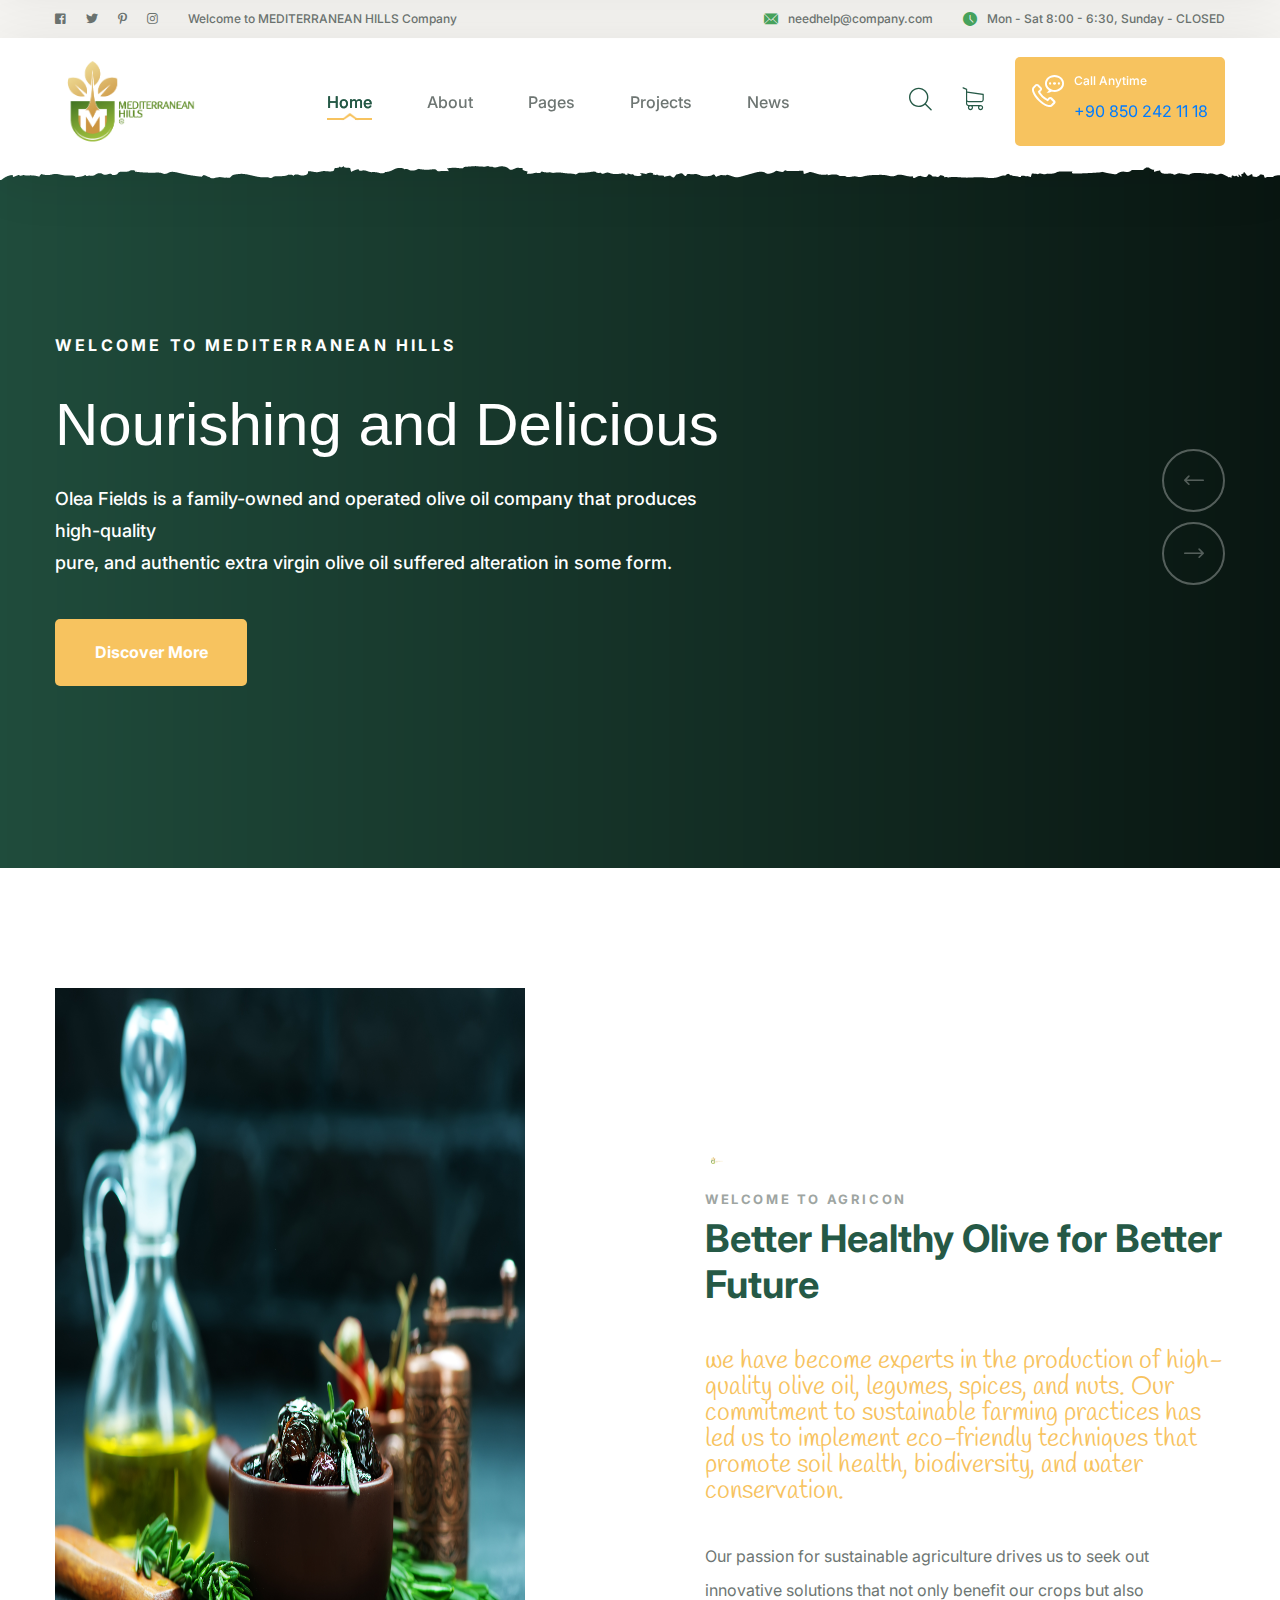
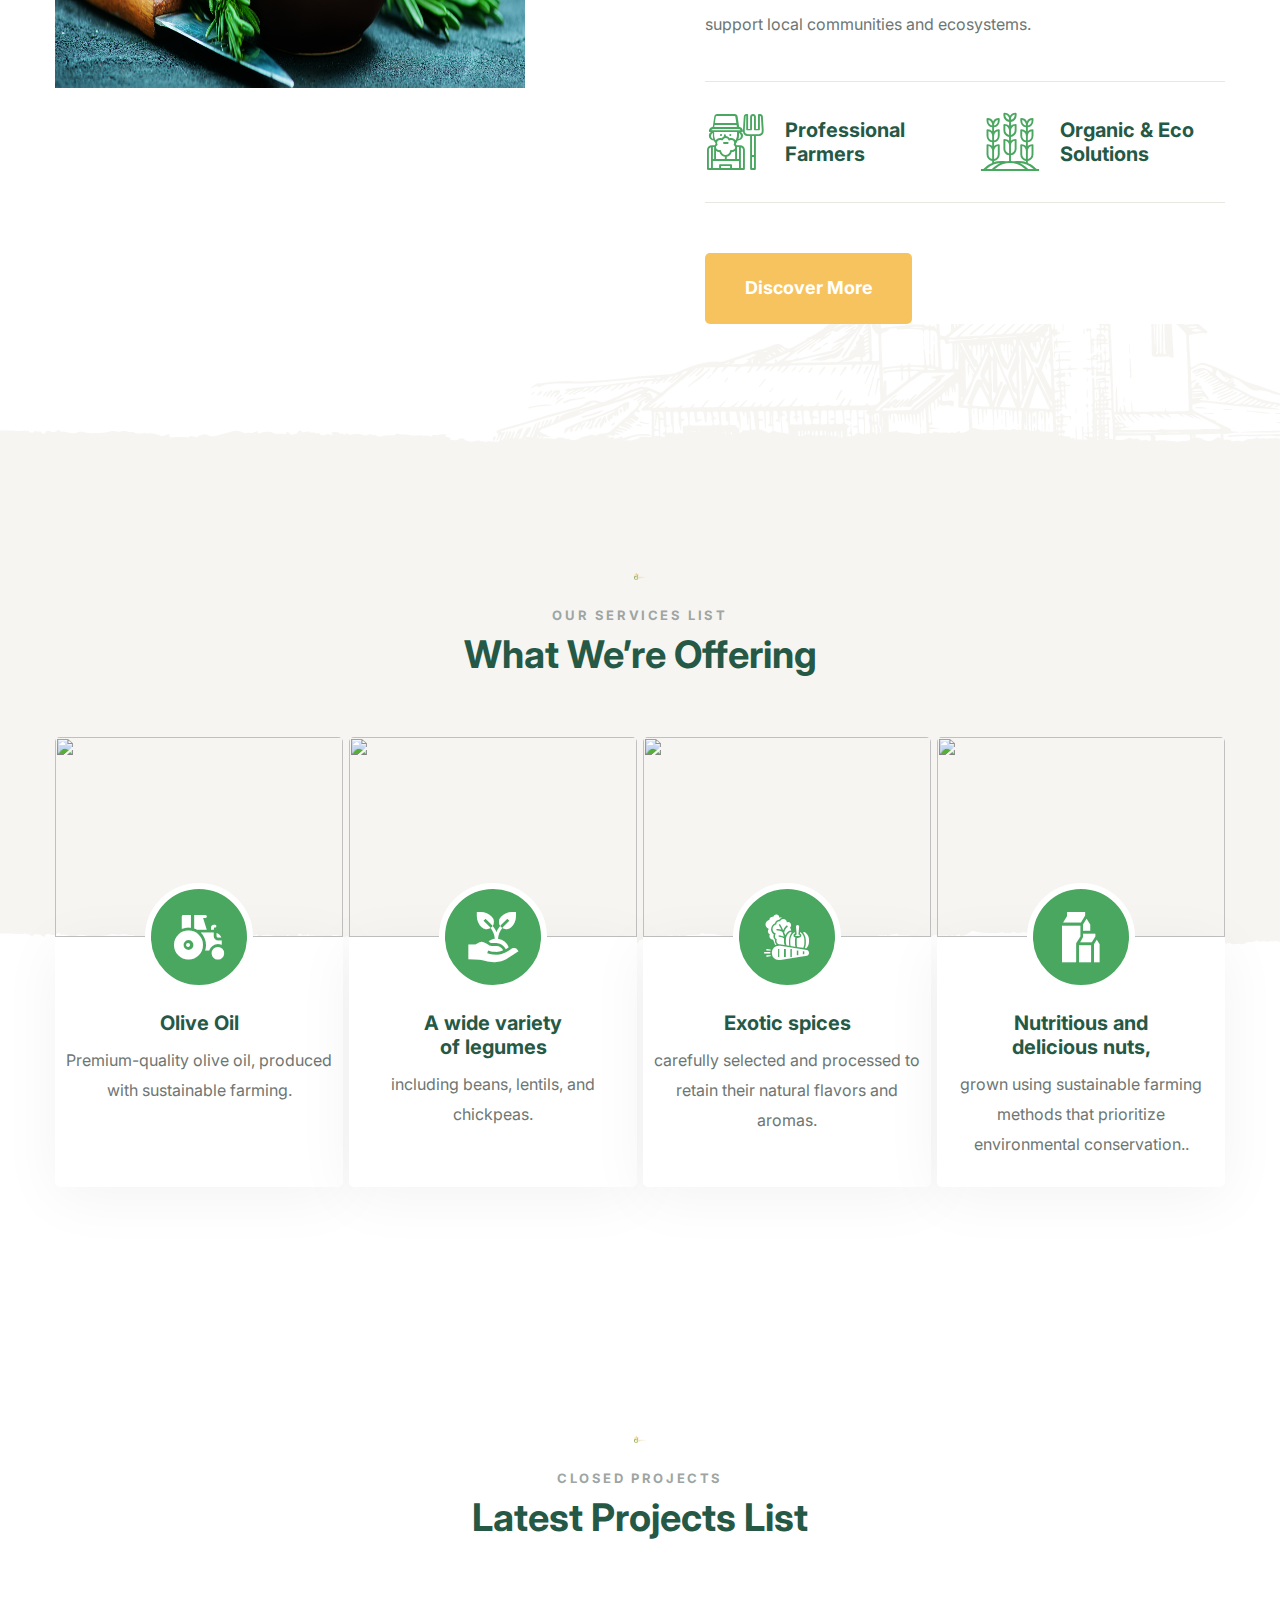
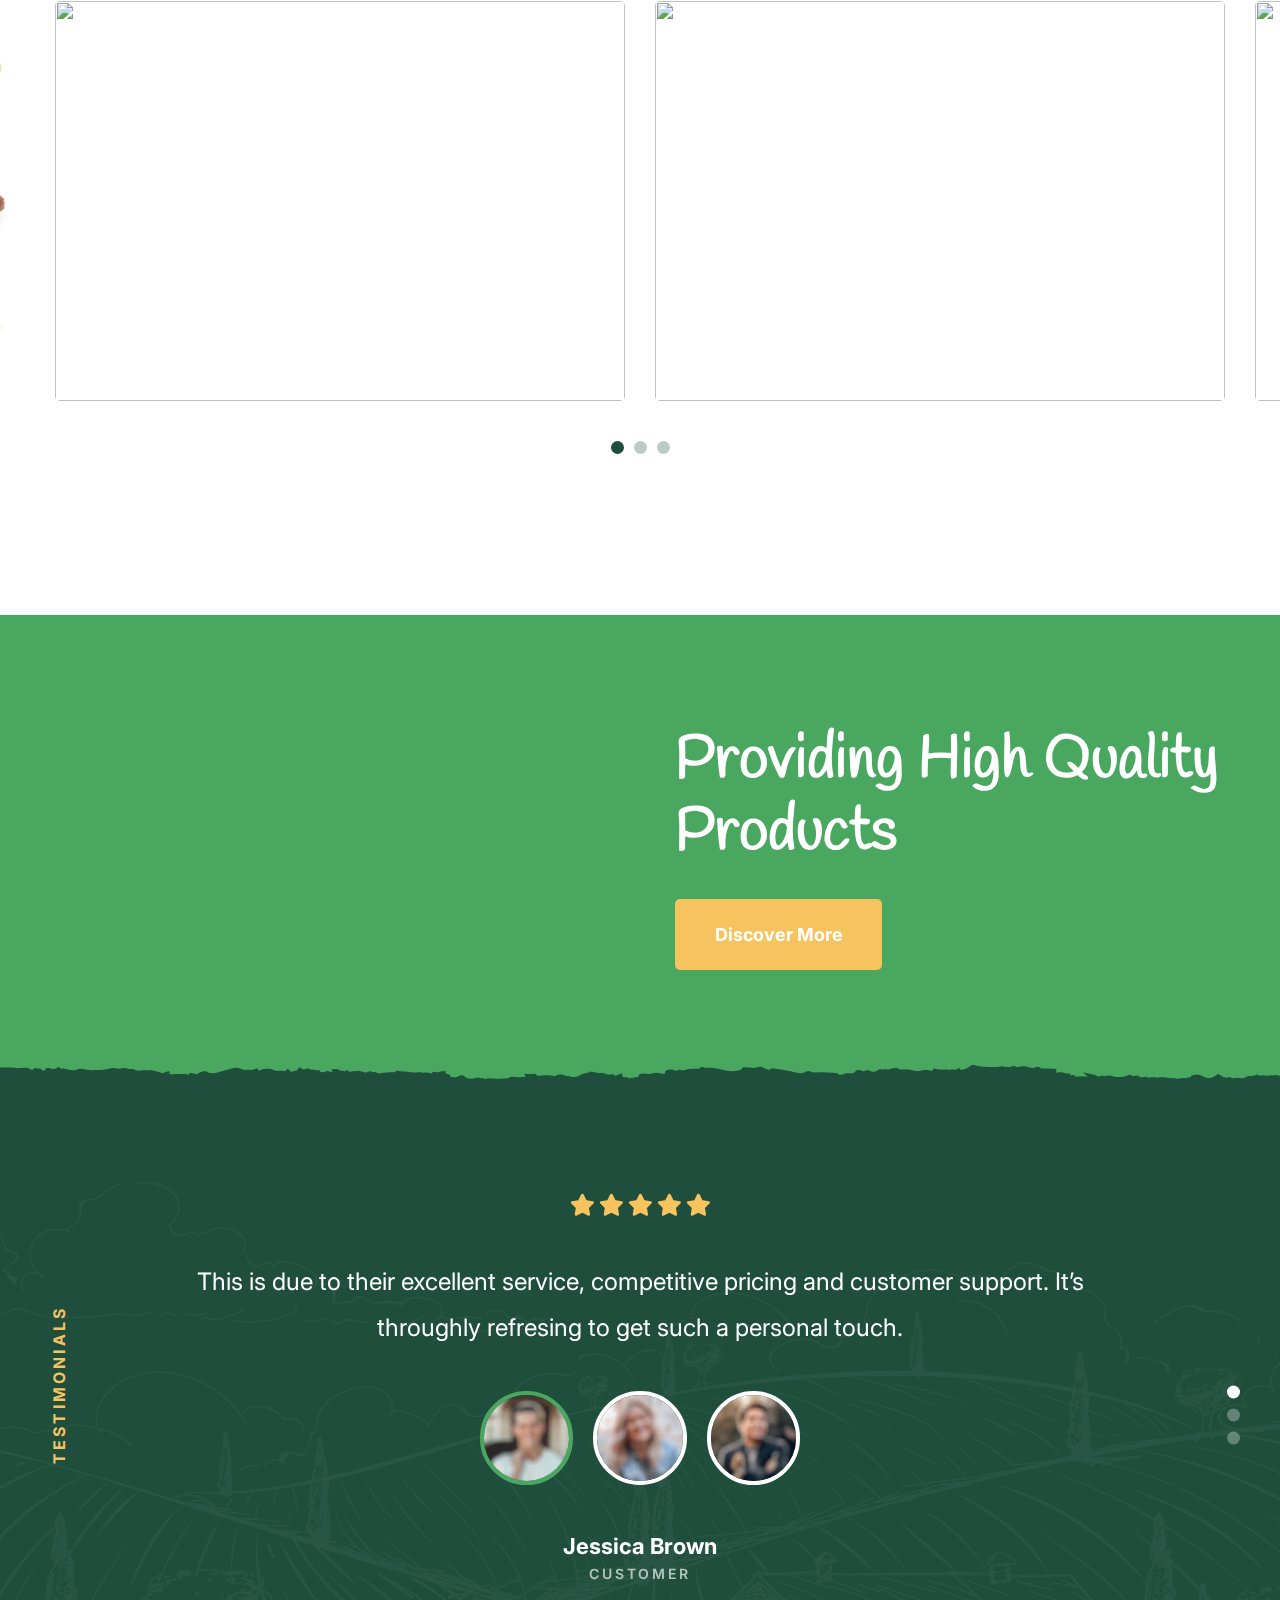
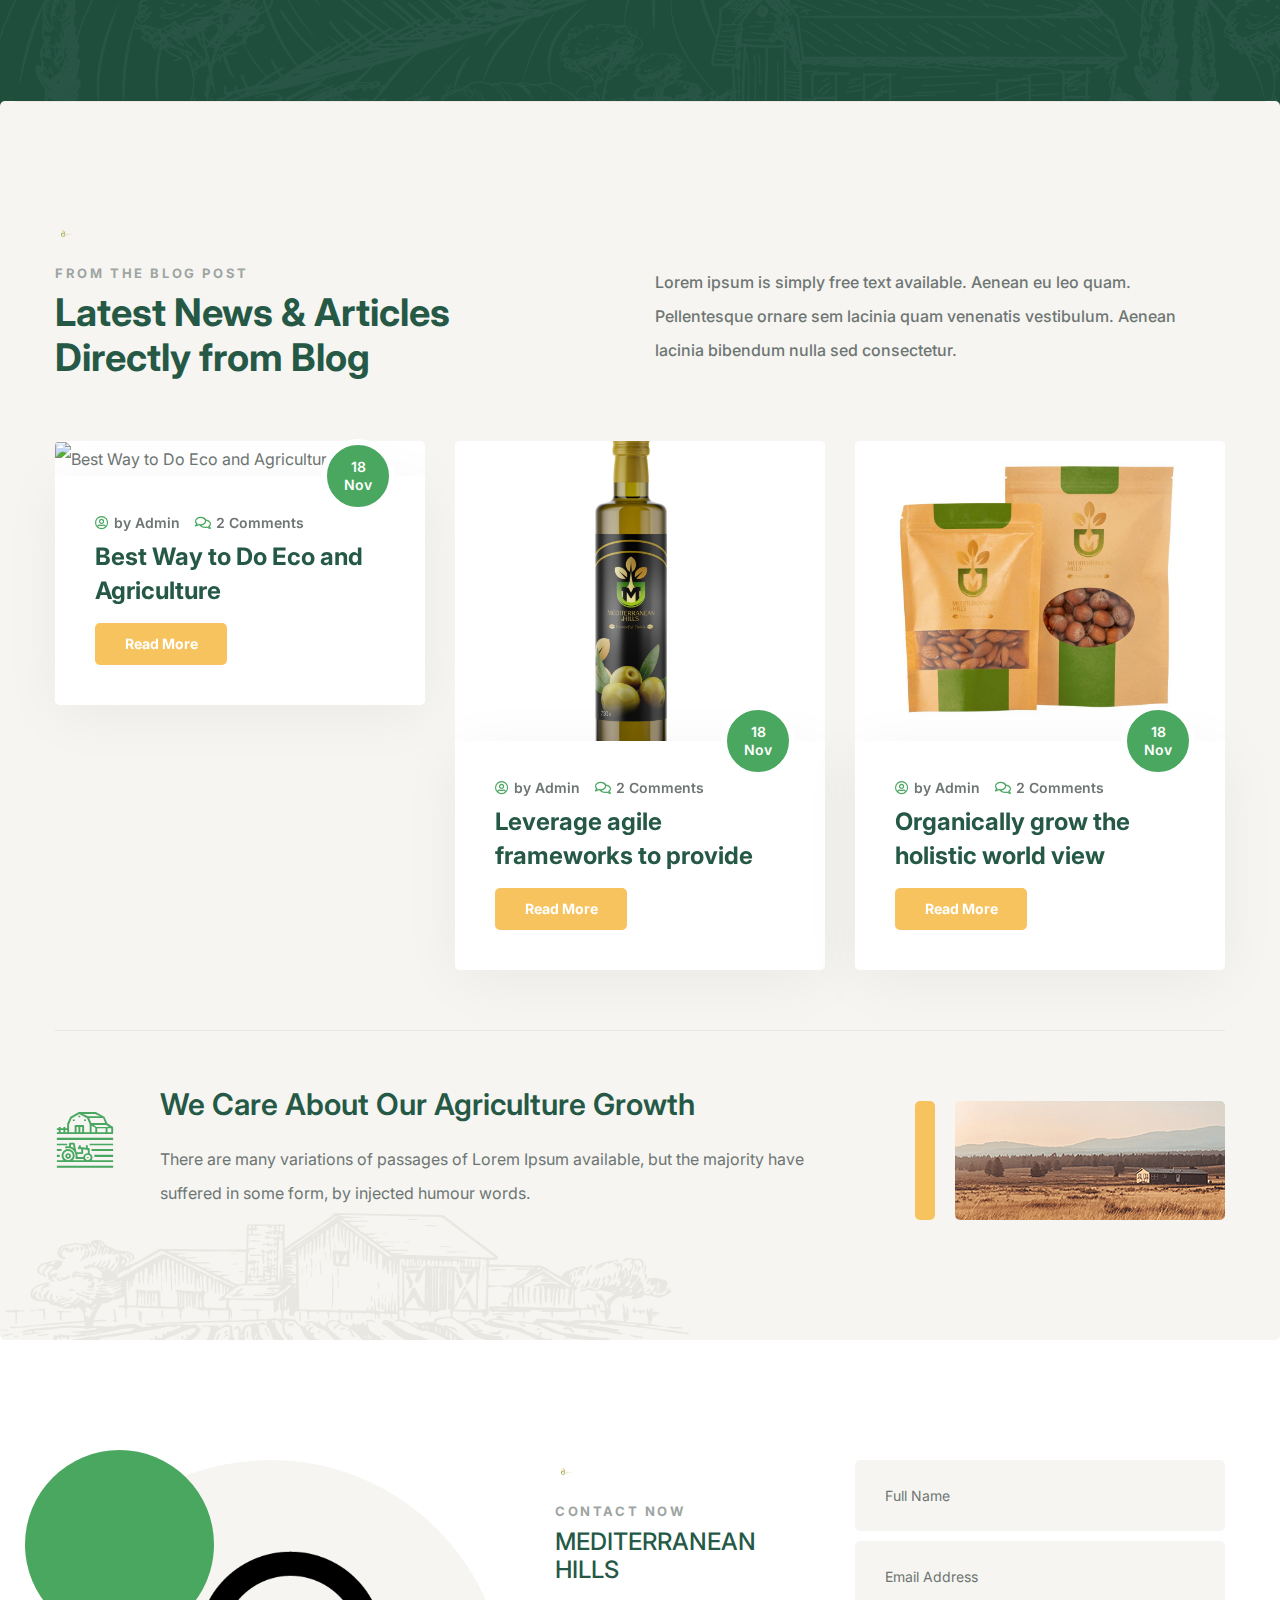
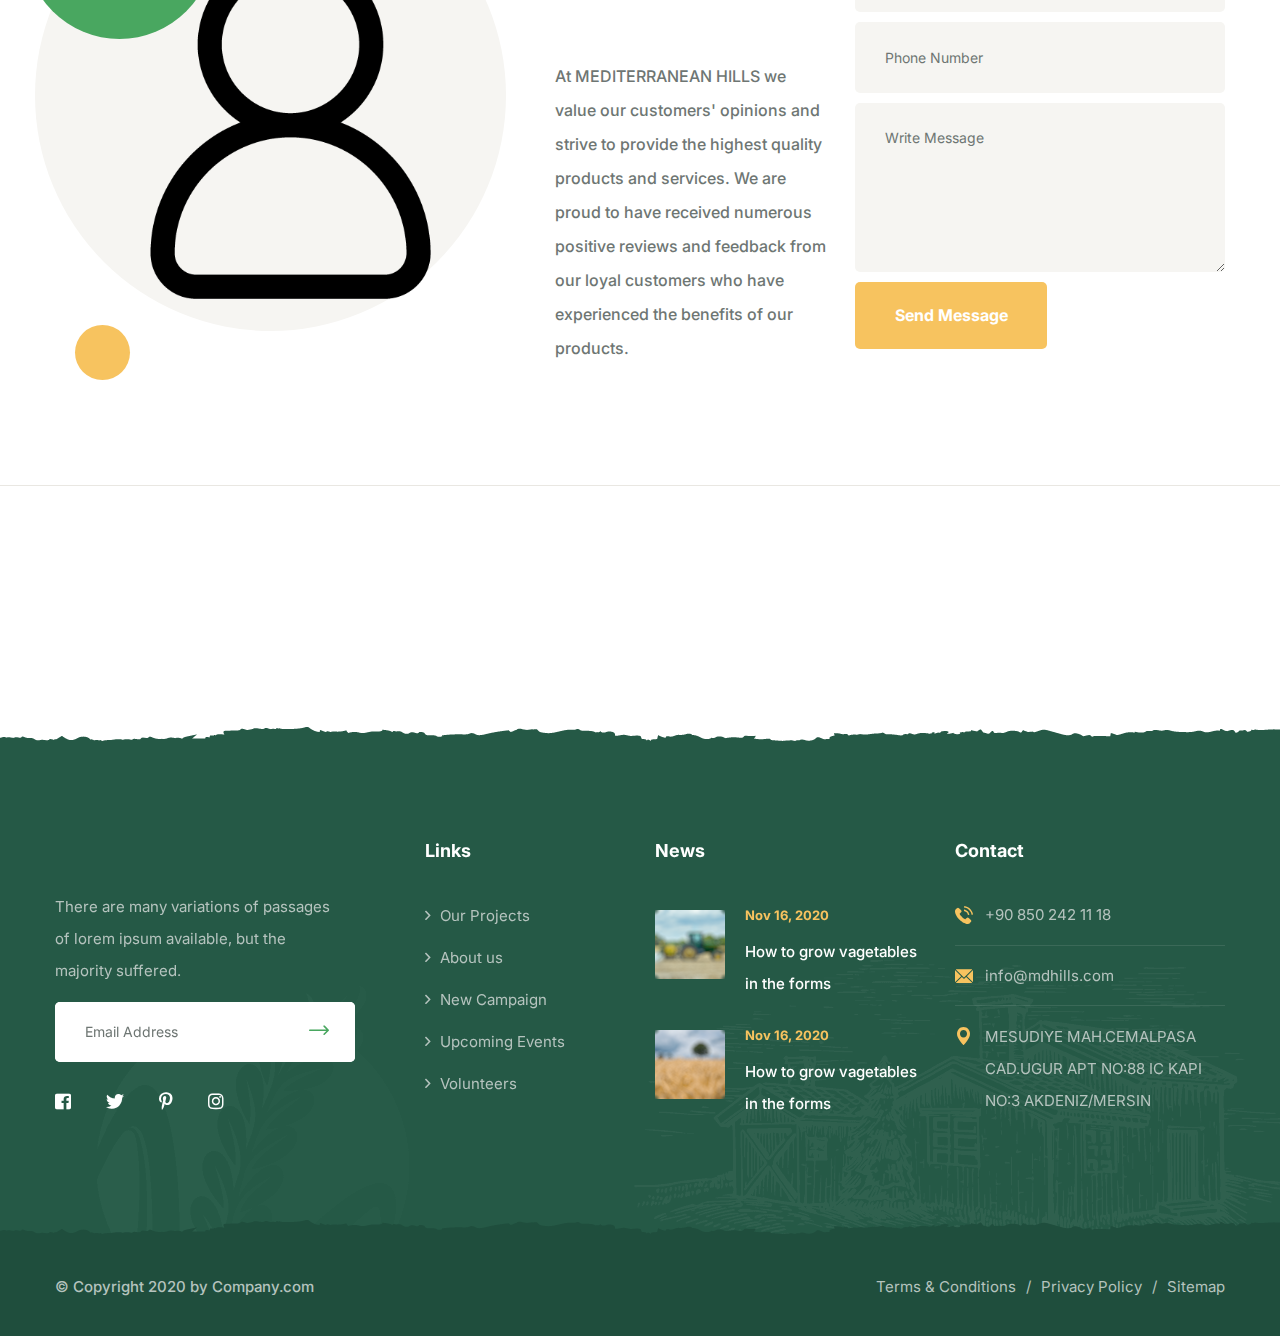
==== index.html @ 6b87b805 "first commit" ====
<!DOCTYPE html>
<html lang="en">
  <head>
    <meta charset="UTF-8" />
    <meta name="viewport" content="width=device-width, initial-scale=1.0" />
    <title>
      Home One || Agrikon || HTML Template For Agriculture Farm & Farmers
    </title>
    <!-- favicons Icons -->
    <link
      rel="apple-touch-icon"
      sizes="180x180"
      href="assets/images/favicons/apple-touch-icon.png"
    />
    <link
      rel="icon"
      type="image/png"
      sizes="32x32"
      href="assets/images/favicons/favicon-32x32.png"
    />
    <link
      rel="icon"
      type="image/png"
      sizes="16x16"
      href="assets/images/favicons/favicon-16x16.png"
    />
    <link rel="manifest" href="assets/images/favicons/site.webmanifest" />
    <meta
      name="description"
      content="Agrikon HTML Template For Agriculture Farm & Farmers"
    />

    <!-- fonts -->
    <link rel="preconnect" href="https://fonts.gstatic.com" />
    <link
      href="https://fonts.googleapis.com/css2?family=Handlee&family=Inter:wght@100;200;300;400;500;600;700;800;900&display=swap"
      rel="stylesheet"
    />

    <link rel="stylesheet" href="assets/css/bootstrap.min.css" />
    <link rel="stylesheet" href="assets/css/fontawesome-all.min.css" />
    <link rel="stylesheet" href="assets/css/swiper.min.css" />
    <link rel="stylesheet" href="assets/css/animate.min.css" />
    <link rel="stylesheet" href="assets/css/odometer.min.css" />
    <link rel="stylesheet" href="assets/css/jarallax.css" />
    <link rel="stylesheet" href="assets/css/magnific-popup.css" />
    <link rel="stylesheet" href="assets/css/bootstrap-select.min.css" />
    <link rel="stylesheet" href="assets/css/agrikon-icons.css" />
    <link rel="stylesheet" href="assets/css/nouislider.min.css" />
    <link rel="stylesheet" href="assets/css/nouislider.pips.css" />

    <!-- template styles -->
    <link rel="stylesheet" href="assets/css/main.css" />
  </head>

  <body>
    <div class="preloader">
      <img
        class="preloader__image"
        width="55"
        src="assets/images/loader.png"
        alt=""
      />
    </div>
    <!-- /.preloader -->
    <div class="page-wrapper">
      <header class="main-header">
        <div class="topbar">
          <div class="container">
            <div class="topbar__left">
              <div class="topbar__social">
                <a href="#" class="fab fa-facebook-square"></a>
                <a href="#" class="fab fa-twitter"></a>
                <a href="#" class="fab fa-pinterest-p"></a>
                <a href="#" class="fab fa-instagram"></a>
              </div>
              <!-- /.topbar__social -->
              <p>Welcome to MEDITERRANEAN HILLS Company</p>
            </div>
            <!-- /.topbar__left -->
            <div class="topbar__right">
              <a href="#"
                ><i class="agrikon-icon-email"></i>needhelp@company.com</a
              >
              <a href="#"
                ><i class="agrikon-icon-clock"></i>Mon - Sat 8:00 - 6:30, Sunday
                - CLOSED</a
              >
            </div>
            <!-- /.topbar__right -->
          </div>
          <!-- /.container -->
        </div>
        <!-- /.topbar -->
        <nav class="main-menu">
          <div class="container">
            <div class="logo-box">
              <a href="index.html" aria-label="logo image"
                ><img src="assets/images/logo-dark.png" width="153" alt=""
              /></a>
              <span class="fa fa-bars mobile-nav__toggler"></span>
            </div>
            <!-- /.logo-box -->
            <ul class="main-menu__list">
              <li class="dropdown">
                <a href="index.html">Home</a>
                <ul>
                  <li>
                    <a href="index.html">Home One</a>
                  </li>
                  <li><a href="index-2.html">Home Two</a></li>
                  <li class="dropdown">
                    <a href="#">Header Styles</a>
                    <ul>
                      <li><a href="index.html">Header One</a></li>
                      <li><a href="index-2.html">Header Two</a></li>
                    </ul>
                  </li>
                </ul>
              </li>
              <li>
                <a href="about.html">About</a>
              </li>
              <li class="dropdown">
                <a href="#">Pages</a>
                <ul>
                  <li><a href="services.html">Services</a></li>
                  <li><a href="service-details.html">Service Details</a></li>
                  <li><a href="contact.html">Contact</a></li>
                </ul>
              </li>
              <li class="dropdown">
                <a href="projects.html">Projects</a>
                <ul>
                  <li><a href="projects.html">Projects</a></li>
                  <li><a href="project-details.html">Projects Details</a></li>
                </ul>
              </li>
              <li class="dropdown">
                <a href="blog.html">News</a>
                <ul>
                  <li><a href="blog.html">News</a></li>
                  <li><a href="blog-details.html">News Details</a></li>
                </ul>
              </li>
            </ul>
            <!-- /.main-menu__list -->

            <div class="main-header__info">
              <a href="#" class="search-toggler main-header__search-btn"
                ><i class="agrikon-icon-magnifying-glass"></i
              ></a>
              <a class="main-header__cart-btn" href="#"
                ><i class="agrikon-icon-shopping-cart"></i
              ></a>
              <a href="tel:92-666-888-0000" class="main-header__info-phone">
                <i class="agrikon-icon-phone-call"></i>
                <span class="main-header__info-phone-content">
                  <span class="main-header__info-phone-text">Call Anytime</span>
                  <span class="main-header__info-phone-title"></span>
                    +90 850 242 11 18</span
                  > </span
                ><!-- /.main-header__info-phone-content --> </a
              ><!-- /.main-header__info-phone -->
            </div>
            <!-- /.main-header__info -->
          </div>
          <!-- /.container -->
        </nav>
        <!-- /.main-menu -->
      </header>
      <!-- /.main-header -->

      <div class="stricky-header stricked-menu main-menu">
        <div class="sticky-header__content"></div>
        <!-- /.sticky-header__content -->
      </div>
      <!-- /.stricky-header -->

      <section class="main-slider">
        <div
          class="swiper-container thm-swiper__slider"
          data-swiper-options='{
        "slidesPerView": 1,
        "loop": true,
        "effect": "fade",
        "autoplay": {
            "delay": 5000
        },
        "navigation": {
            "nextEl": "#main-slider__swiper-button-next",
            "prevEl": "#main-slider__swiper-button-prev"
        }
    }'
          `
        >
          <div class="swiper-wrapper">
            <div class="swiper-slide">
              <div
                class="image-layer"
                style="
                  background: linear-gradient(
                      to left,
                      rgba(0, 0, 0, 0.8),
                      rgba(0, 0, 0, 0.1) 
                    ),
                    url(assets/images/main-slider/farm_4.jpg);
                    background-size: cover;
                "
              ></div>
              <!-- /.image-layer -->
              <div class="container">
                <div class="row">
                  <div class="col-xl-7 col-lg-7">
                    <span class="tagline">Welcome to MEDITERRANEAN HILLS </span>
                    <h2>
                      <span>Nourishing and Delicious </span> 
                      
                    </h2>
                    <p>
                      Olea Fields is a family-owned and operated olive oil
                      company that produces high-quality <br />
                      pure, and authentic extra virgin olive oil suffered
                      alteration in some form.
                    </p>
                    <a href="#" class="thm-btn">Discover More</a>
                    <!-- /.thm-btn dynamic-radius -->
                  </div>
                  <!-- /.col-lg-7 text-right -->
                </div>
                <!-- /.row -->
              </div>
              <!-- /.container -->
            </div>
            <!-- /.swiper-slide -->
            <div class="swiper-slide">
              <div
                class="image-layer"
                style="
                  background: linear-gradient(
                      to left,
                      rgba(0, 0, 0, 0.8),
                      rgba(0, 0, 0, 0.1) 
                    ),
                    url(assets/images/main-slider/farm_2.jpg);
                    background-size: cover;
                  
                "
              ></div>
              <!-- /.image-layer -->
              <div class="container">
                <div class="row">
                  <div class="col-xl-7 col-lg-7">
                    <span class="tagline">Medetarian health </span>
                    <h2>
                      <span>Gourmet</span>
                      & Delights
                    </h2>
                    <p>
                      There are many of passages of lorem Ipsum, but the majori
                      have <br />
                      suffered alteration in some form.
                    </p>
                    <a href="#" class="thm-btn">Discover More</a>
                  </div>
                  <!-- /.col-lg-7 text-right -->
                </div>
                <!-- /.row -->
              </div>
              <!-- /.container -->
            </div>
            <!-- /.swiper-slide -->
          </div>
          <!-- /.swiper-wrapper -->

          <!-- If we need navigation buttons -->
          <div class="main-slider__nav">
            <div
              class="swiper-button-prev"
              id="main-slider__swiper-button-next"
            >
              <i class="agrikon-icon-left-arrow"></i>
            </div>
            <div
              class="swiper-button-next"
              id="main-slider__swiper-button-prev"
            >
              <i class="agrikon-icon-right-arrow"></i>
            </div>
          </div>
          <!-- /.main-slider__nav -->
        </div>
        <!-- /.swiper-container thm-swiper__slider -->
      </section>
      <!-- /.main-slider -->
      <!-- 
      <section class="service-one">
        <div class="container"> -->
      <!-- <div class="row">
            <div
              class="col-md-12 col-lg-4 wow fadeInUp"
              data-wow-duration="1500ms"
            >
              <div class="service-one__box">
                <img src="assets/images/services/service-1-1.jpg" alt="" />
                <div class="service-one__box-content">
                  <h3><a href="service-details.html">Agriculture Leader</a></h3>
                </div> -->
      <!-- /.service-one__box-content -->
      <!-- </div> -->
      <!-- /.service-one__box -->
      <!-- </div> -->
      <!-- /.col-md-12 col-lg-4 -->
      <!-- <div
              class="col-md-12 col-lg-4 wow fadeInUp"
              data-wow-duration="1500ms"
            >
              <div class="service-one__box">
                <img src="assets/images/services/service-1-2.jpg" alt="" />
                <div class="service-one__box-content">
                  <h3><a href="service-details.html">Quality Standards</a></h3>
                </div>
              </div>
            </div> -->
      <!-- /.col-md-12 col-lg-4 -->
      <!-- <div
              class="col-md-12 col-lg-4 wow fadeInUp"
              data-wow-duration="1500ms"
            > -->
      <!-- <div class="service-one__box">
                <img src="assets/images/services/service-1-3.jpg" alt="" />
                <div class="service-one__box-content">
                  <h3><a href="service-details.html">Organic Services</a></h3>
                </div>
              </div> -->
      <!-- </div> -->
      <!-- /.col-md-12 col-lg-4 -->
      <!-- </div> -->
      <!-- /.row -->
      <!-- </div> -->
      <!-- /.container -->
      <!-- </section> -->
      <!-- /.service-one -->

      <section class="about-one">
        <img
          src="assets/images/icons/about-bg-icon-1-1.png"
          class="about-one__bg-shape-1"
          alt=""
        />
        <div class="container">
          <div class="row">
            <div class="col-lg-5">
              <div
                style="
                  justify-content: center;
                  display: flex;
                  align-items: center;
                "
              >
                <img
                  src="assets/images/resources/best_olive.jpg"
                  alt=""
                  style="max-width: 100%; max-height: 700px; height: 900px"
                />
                <!-- <img src="assets/images/resources/about-1-2.jpg" alt="" /> -->
                <!-- <div
                  class="about-one__count wow fadeInLeft"
                  data-wow-duration="1500ms"
                >
                  <span>Trusted by</span>
                  <h4>8900</h4>
                </div> -->
                <!-- /.about-one__count -->
              </div>
              <!-- /.about-one__images -->
            </div>
            <!-- /.col-lg-6 -->
            <div class="col-lg-7">
              <div class="about-one__content">
                <div class="block-title text-left">
                  <div class="block-title__image"></div>
                  <!-- /.block-title__image -->
                  <p>Welcome to agricon</p>
                  <h3>Better Healthy Olive for Better Future</h3>
                </div>
                <!-- /.block-title -->
                <div class="about-one__tagline">
                  <p>
                    we have become experts in the production of high-quality
                    olive oil, legumes, spices, and nuts. Our commitment to
                    sustainable farming practices has led us to implement
                    eco-friendly techniques that promote soil health,
                    biodiversity, and water conservation.
                  </p>
                </div>
                <!-- /.about-one__tagline -->
                <div class="about-one__summery">
                  <p>
                    Our passion for sustainable agriculture drives us to seek
                    out innovative solutions that not only benefit our crops but
                    also support local communities and ecosystems.
                  </p>
                </div>
                <!-- /.about-one__summery -->
                <div class="about-one__icon-row">
                  <div class="row">
                    <div class="col-lg-6">
                      <div class="about-one__box">
                        <!--                         
                        -->
                        <i class="agrikon-icon-farmer"></i>
                        <h4><a href="about.html">Professional Farmers</a></h4>
                      </div>
                      <!-- /.about-one__box -->
                    </div>
                    <!-- /.col-lg-6 -->
                    <div class="col-lg-6">
                      <div class="about-one__box">
                        <i class="agrikon-icon-agriculture"></i>
                        <h4>
                          <a href="services.html">Organic & Eco Solutions</a>
                        </h4>
                      </div>
                      <!-- /.about-one__box -->
                    </div>
                    <!-- /.col-lg-6 -->
                  </div>
                  <!-- /.row -->
                </div>
                <!-- /.about-one__icon-row -->
                <a href="about.html" class="thm-btn">Discover More</a
                ><!-- /.thm-btn -->
              </div>
              <!-- /.about-one__content -->
            </div>
            <!-- /.col-lg-6 -->
          </div>
          <!-- /.row -->
        </div>
        <!-- /.container -->
      </section>
      <!-- /.about-one -->

      <section class="service-two">
        <div class="service-two__bottom-curv"></div>
        <!-- /.service-two__bottom-curv -->
        <div class="container">
          <div class="block-title text-center">
            <div class="block-title__image"></div>
            <!-- /.block-title__image -->
            <p>Our Services list</p>
            <h3>What We’re Offering</h3>
          </div>
          <!-- /.block-title -->
          <div class="row" style="">
            <div class="col-sm-12 col-md-6 col-lg-3" style="width: 100%">
              <div class="service-two__card">
                <div class="service-two__card-image">
                  <img src="assets/images/services/olive-oil.jpg" alt="" />
                </div>
                <!-- /.service-two__card-image -->
                <div
                  class="service-two__card-content"
                  style="width: 100%; height: 100%"
                >
                  <div class="service-two__card-icon">
                    <i class="agrikon-icon-tractor"></i>
                  </div>
                  <!-- /.service-two__card-icon -->
                  <h3>
                    <a href="service-details.html">Olive Oil</a>
                  </h3>
                  <p>
                    Premium-quality olive oil, produced with sustainable
                    farming.
                  </p>
                </div>
                <!-- /.service-two__card- content -->
              </div>
              <!-- /.service-two__card -->
            </div>
            <!-- /.col-sm-12 col-md-6 col-lg-3 -->
            <div class="col-sm-12 col-md-6 col-lg-3">
              <div class="service-two__card">
                <div class="service-two__card-image">
                  <img src="assets/images/services/leauge.jpg" alt="" />
                </div>
                <!-- /.service-two__card-image -->
                <div class="service-two__card-content">
                  <div class="service-two__card-icon">
                    <i class="agrikon-icon-organic-food"></i>
                  </div>
                  <!-- /.service-two__card-icon -->
                  <h3>
                    <a href="service-details.html">A wide variety of legumes</a>
                  </h3>
                  <p>including beans, lentils, and chickpeas.</p>
                </div>
                <!-- /.service-two__card-content -->
              </div>
              <!-- /.service-two__card -->
            </div>
            <!-- /.col-sm-12 col-md-6 col-lg-3 -->
            <div class="col-sm-12 col-md-6 col-lg-3">
              <div class="service-two__card">
                <div class="service-two__card-image">
                  <img src="assets/images/services/spicy.jpg" alt="" />
                </div>
                <!-- /.service-two__card-image -->
                <div class="service-two__card-content">
                  <div class="service-two__card-icon">
                    <i class="agrikon-icon-vegetable"></i>
                  </div>
                  <!-- /.service-two__card-icon -->
                  <h3>
                    <a href="service-details.html">Exotic spices </a>
                  </h3>
                  <p>
                    carefully selected and processed to retain their natural
                    flavors and aromas.
                  </p>
                </div>
                <!-- /.service-two__card-content -->
              </div>
              <!-- /.service-two__card -->
            </div>
            <!-- /.col-sm-12 col-md-6 col-lg-3 -->
            <div class="col-sm-12 col-md-6 col-lg-3">
              <div class="service-two__card">
                <div class="service-two__card-image">
                  <img src="assets/images/services/nuts.jpg" alt="" />
                </div>
                <!-- /.service-two__card-image -->
                <div class="service-two__card-content">
                  <div class="service-two__card-icon">
                    <i class="agrikon-icon-dairy"></i>
                  </div>
                  <!-- /.service-two__card-icon -->
                  <h3>
                    <a href="service-details.html"
                      >Nutritious and delicious nuts,</a
                    >
                  </h3>
                  <p>
                    grown using sustainable farming methods that prioritize
                    environmental conservation..
                  </p>
                </div>
                <!-- /.service-two__card-content -->
              </div>
              <!-- /.service-two__card -->
            </div>
            <!-- /.col-sm-12 col-md-6 col-lg-3 -->
          </div>
          <!-- /.row -->
        </div>
        <!-- /.container -->
      </section>
      <!-- /.service-two -->

      <div class="projects-one project-one__home-one">
        <div class="container">
          <div class="block-title text-center">
            <div class="block-title__image"></div>
            <!-- /.block-title__image -->
            <p>Closed projects</p>
            <h3>Latest Projects List</h3>
          </div>
          <!-- /.block-title -->
          <div
            class="thm-swiper__slider swiper-container"
            data-swiper-options='{"spaceBetween": 0, "slidesPerView": 1, "loop": true, "slidesPerGroup": 1, "pagination": {
            "el": "#projects-one__swiper-pagination",
            "type": "bullets",
            "clickable": true
        },
        "breakpoints": {
            "0": {
                "spaceBetween": 0,
                "slidesPerView": 1,
                "slidesPerGroup": 1
            },
            "640": {
                "spaceBetween": 30,
                "slidesPerView": 2,
                "slidesPerGroup": 2
            },
            "992": {
                "spaceBetween": 30,
                "slidesPerView": 2,
                "slidesPerGroup": 2
            }
        }}'
          >
            <div class="swiper-wrapper">
              <div class="swiper-slide">
                <div class="projects-one__single">
                  <img src="assets/images/projects/leauge_proj.jpg" alt="" />
                  <div class="projects-one__content">
                    <h3>Our Commitment to the Environment</h3>
                    <a href="project-details.html" class="projects-one__button"
                      ><i class="agrikon-icon-right-arrow"></i></a
                    ><!-- /.projects-one__button -->
                  </div>
                  <!-- /.projects-one__content -->
                </div>
                <!-- /.projects-one__single -->
              </div>
              <!-- /.swiper-slide -->
              <div class="swiper-slide">
                <div class="projects-one__single">
                  <img
                    src="assets/images/projects/spicy_proj.jpg"
                    alt=""
                    height="100%"
                  />
                  <div class="projects-one__content">
                    <h3>A Journey Through Our Ingredients</h3>
                    <a href="project-details.html" class="projects-one__button"
                      ><i class="agrikon-icon-right-arrow"></i></a
                    ><!-- /.projects-one__button -->
                  </div>
                  <!-- /.projects-one__content -->
                </div>
                <!-- /.projects-one__single -->
              </div>
              <!-- /.swiper-slide -->
              <div class="swiper-slide">
                <div class="projects-one__single">
                  <img src="assets/images/projects/oil_proj.jpg" alt="" />
                  <div class="projects-one__content">
                    <h3>Our Innovative New Product Line</h3>
                    <a href="project-details.html" class="projects-one__button"
                      ><i class="agrikon-icon-right-arrow"></i></a
                    ><!-- /.projects-one__button -->
                  </div>
                  <!-- /.projects-one__content -->
                </div>
                <!-- /.projects-one__single -->
              </div>
              <!-- /.swiper-slide -->
              <div class="swiper-slide">
                <div class="projects-one__single">
                  <img src="assets/images/projects/oil-bottle.jpg" alt="" />
                  <div class="projects-one__content">
                    <h3>Harvest Innovation</h3>
                    <a href="project-details.html" class="projects-one__button"
                      ><i class="agrikon-icon-right-arrow"></i></a
                    ><!-- /.projects-one__button -->
                  </div>
                  <!-- /.projects-one__content -->
                </div>
                <!-- /.projects-one__single -->
              </div>
              <!-- /.swiper-slide -->
              <div class="swiper-slide">
                <div class="projects-one__single">
                  <img src="assets/images/projects/league_proj_1.jpg" alt="" />
                  <div class="projects-one__content">
                    <h3>Recipe Ideas and Inspiration</h3>
                    <a href="project-details.html" class="projects-one__button"
                      ><i class="agrikon-icon-right-arrow"></i></a
                    ><!-- /.projects-one__button -->
                  </div>
                  <!-- /.projects-one__content -->
                </div>
                <!-- /.projects-one__single -->
              </div>
              <!-- /.swiper-slide -->
              <div class="swiper-slide">
                <div class="projects-one__single">
                  <img
                    src="assets/images/projects/leauge_oil_proj.jpg"
                    alt=""
                  />
                  <div class="projects-one__content">
                    <h3>Sustainability and Environmental Initiatives</h3>
                    <a href="project-details.html" class="projects-one__button"
                      ><i class="agrikon-icon-right-arrow"></i></a
                    ><!-- /.projects-one__button -->
                  </div>
                  <!-- /.projects-one__content -->
                </div>
                <!-- /.projects-one__single -->
              </div>
              <!-- /.swiper-slide -->
            </div>
            <!-- /.swiper-wrapper -->
            <div
              class="swiper-pagination"
              id="projects-one__swiper-pagination"
            ></div>
          </div>
          <!-- /.swiper-container -->
        </div>
        <!-- /.container -->
      </div>
      <!-- /.projects-one -->

      <section
        class="call-to-action__three jarallax"
        data-jarallax
        data-speed="0.3"
        data-imgPosition="50% 50%"
      >
        <img
          class="call-to-action__three__bg jarallax-img"
          src="assets/images/backgrounds/cta-1-bg-1.jpg"
          alt="parallax-image"
        />
        <div class="container">
          <div class="row">
            <div class="col-lg-5 wow fadeInLeft" data-wow-duration="1500ms">
              <div class="call-to-action__three-image">
                <img
                  src="assets/images/projects/leauge_oil_proj.jpg"
                  alt=""
                  style="width: 300px; margin-right: 10px"
                />
                <img
                  src="assets/images/projects/oil-bottle.jpg"
                  alt=""
                  style="width: 300px"
                />
              </div>
              <!-- /.call-to-action__three-image -->
            </div>
            <!-- /.col-lg-5 -->
            <div class="col-lg-7">
              <div class="call-to-action__three-content">
                <h3>Providing High Quality Products</h3>
                <a href="about.html" class="thm-btn">Discover More</a
                ><!-- /.thm-btn -->
              </div>
              <!-- /.call-to-action__three-content -->
            </div>
            <!-- /.col-lg-7 -->
          </div>
          <!-- /.row -->
        </div>
        <!-- /.container -->
      </section>
      <!-- /.call-to-action__three -->

      <section class="testimonials-one">
        <img
          src="assets/images/icons/testimonials-bg-1-1.png"
          class="testimonials-one__bg"
          alt=""
        />
        <div class="container">
          <h2 class="testimonials-one__title">Testimonials</h2>
          <div
            id="testimonials-one__carousel"
            class="testimonials-one__carousel swiper-container"
          >
            <div class="swiper-wrapper">
              <div class="swiper-slide">
                <div class="testimonials-one__icons">
                  <i class="fas fa-star"></i>
                  <i class="fas fa-star"></i>
                  <i class="fas fa-star"></i>
                  <i class="fas fa-star"></i>
                  <i class="fas fa-star"></i>
                </div>
                <!-- /.testimonials-one__icons -->
                <p>
                  This is due to their excellent service, competitive pricing
                  and customer support. It’s throughly refresing to get such a
                  personal touch.
                </p>
              </div>
              <!-- /.swiper-slide -->
              <div class="swiper-slide">
                <div class="testimonials-one__icons">
                  <i class="fas fa-star"></i>
                  <i class="fas fa-star"></i>
                  <i class="fas fa-star"></i>
                  <i class="fas fa-star"></i>
                  <i class="fas fa-star"></i>
                </div>
                <!-- /.testimonials-one__icons -->
                <p>
                  This is due to their excellent service, competitive pricing
                  and customer support. It’s throughly refresing to get such a
                  personal touch.
                </p>
              </div>
              <!-- /.swiper-slide -->
              <div class="swiper-slide">
                <div class="testimonials-one__icons">
                  <i class="fas fa-star"></i>
                  <i class="fas fa-star"></i>
                  <i class="fas fa-star"></i>
                  <i class="fas fa-star"></i>
                  <i class="fas fa-star"></i>
                </div>
                <!-- /.testimonials-one__icons -->
                <p>
                  This is due to their excellent service, competitive pricing
                  and customer support. It’s throughly refresing to get such a
                  personal touch
                </p>
              </div>
              <!-- /.swiper-slide -->
            </div>
            <!-- /.swiper-wrapper -->
          </div>
          <!-- /#testimonials-one__carousel -->

          <div id="testimonials-one__thumb" class="swiper-container">
            <div class="swiper-wrapper">
              <div class="swiper-slide">
                <div class="testimonials-one__image">
                  <img
                    src="assets/images/resources/testimonials-1-1.jpg"
                    alt=""
                  />
                </div>
                <!-- /.testimonials-one__image -->
              </div>
              <!-- /.swiper-slide -->
              <div class="swiper-slide">
                <div class="testimonials-one__image">
                  <img
                    src="assets/images/resources/testimonials-1-2.jpg"
                    alt=""
                  />
                </div>
                <!-- /.testimonials-one__image -->
              </div>
              <!-- /.swiper-slide -->
              <div class="swiper-slide">
                <div class="testimonials-one__image">
                  <img
                    src="assets/images/resources/testimonials-1-3.jpg"
                    alt=""
                  />
                </div>
                <!-- /.testimonials-one__image -->
              </div>
              <!-- /.swiper-slide -->
            </div>
            <!-- /.swiper-wrapper -->
          </div>
          <!-- /#testimonials-one__thumb.swiper-container -->

          <div
            id="testimonials-one__meta"
            class="testimonials-one__carousel swiper-container"
          >
            <div class="swiper-wrapper">
              <div class="swiper-slide">
                <div class="testimonials-one__meta">
                  <h4>Jessica Brown</h4>
                  <span>Customer</span>
                </div>
                <!-- /.testimonials-one__meta -->
              </div>
              <!-- /.swiper-slide -->
              <div class="swiper-slide">
                <div class="testimonials-one__meta">
                  <h4>Caleb Hoffman</h4>
                  <span>Customer</span>
                </div>
                <!-- /.testimonials-one__meta -->
              </div>
              <!-- /.swiper-slide -->
              <div class="swiper-slide">
                <div class="testimonials-one__meta">
                  <h4>Bradley Kim</h4>
                  <span>Customer</span>
                </div>
                <!-- /.testimonials-one__meta -->
              </div>
              <!-- /.swiper-slide -->
            </div>
            <!-- /.swiper-wrapper -->
          </div>
          <!-- /#testimonials-one__meta.swiper-container -->
          <div
            class="swiper-pagination"
            id="testimonials-one__swiper-pagination"
          ></div>
        </div>
        <!-- /.container -->
      </section>
      <!-- /.testimonials-one -->

      <section class="gray-boxed-wrapper home-one__boxed">
        <img
          src="assets/images/icons/home-1-blog-bg.png"
          alt=""
          class="home-one__boxed-bg"
        />
        <section class="blog-home-two blog-home-one">
          <div class="container">
            <div class="row top-row">
              <div class="col-lg-6">
                <div class="block-title">
                  <div class="block-title__image"></div>
                  <!-- /.block-title__image -->
                  <p>From the blog post</p>
                  <h3>Latest News & Articles Directly from Blog</h3>
                </div>
                <!-- /.block-title -->
              </div>
              <!-- /.col-lg-6 -->
              <div class="col-lg-6">
                <p class="block-text">
                  Lorem ipsum is simply free text available. Aenean eu leo quam.
                  Pellentesque ornare sem lacinia quam venenatis vestibulum.
                  Aenean lacinia bibendum nulla sed consectetur.
                </p>
              </div>
              <!-- /.col-lg-6 -->
            </div>
            <!-- /.row -->
            <div class="row">
              <div class="col-md-12 col-lg-4">
                <div class="blog-card">
                  <div class="blog-card__image">
                    <img
                      src="assets/images/projects/spicy_proj.jpg"
                      alt="Best Way to Do Eco and Agriculture"
                    />
                    <a href="blog-details.html"></a>
                  </div>
                  <!-- /.blog-card__image -->
                  <div class="blog-card__content">
                    <div class="blog-card__date">18 Nov</div>
                    <!-- /.blog-card__date -->
                    <div class="blog-card__meta">
                      <a href="blog-details.html"
                        ><i class="far fa-user-circle"></i> by Admin</a
                      >
                      <a href="blog-details.html"
                        ><i class="far fa-comments"></i> 2 Comments</a
                      >
                    </div>
                    <!-- /.blog-card__meta -->
                    <h3>
                      <a href="blog-details.html"
                        >Best Way to Do Eco and Agriculture</a
                      >
                    </h3>
                    <a href="blog-details.html" class="thm-btn">Read More</a
                    ><!-- /.thm-btn -->
                  </div>
                  <!-- /.blog-card__content -->
                </div>
                <!-- /.blog-card -->
              </div>
              <!-- /.col-md-12 col-lg-4 -->
              <div class="col-md-12 col-lg-4">
                <div class="blog-card">
                  <div class="blog-card__image">
                    <img
                      src="assets/images/projects/oil-bottle.jpg"
                      alt="Leverage agile frameworks to provide"
                    />
                    <a href="blog-details.html"></a>
                  </div>
                  <!-- /.blog-card__image -->
                  <div class="blog-card__content">
                    <div class="blog-card__date">18 Nov</div>
                    <!-- /.blog-card__date -->
                    <div class="blog-card__meta">
                      <a href="blog-details.html"
                        ><i class="far fa-user-circle"></i> by Admin</a
                      >
                      <a href="blog-details.html"
                        ><i class="far fa-comments"></i> 2 Comments</a
                      >
                    </div>
                    <!-- /.blog-card__meta -->
                    <h3>
                      <a href="blog-details.html"
                        >Leverage agile frameworks to provide</a
                      >
                    </h3>
                    <a href="blog-details.html" class="thm-btn">Read More</a
                    ><!-- /.thm-btn -->
                  </div>
                  <!-- /.blog-card__content -->
                </div>
                <!-- /.blog-card -->
              </div>
              <!-- /.col-md-12 col-lg-4 -->
              <div class="col-md-12 col-lg-4">
                <div class="blog-card">
                  <div class="blog-card__image">
                    <img
                      src="assets/images/projects/league_proj_1.jpg"
                      alt="Organically grow the holistic world view"
                    />
                    <a href="blog-details.html"></a>
                  </div>
                  <!-- /.blog-card__image -->
                  <div class="blog-card__content">
                    <div class="blog-card__date">18 Nov</div>
                    <!-- /.blog-card__date -->
                    <div class="blog-card__meta">
                      <a href="blog-details.html"
                        ><i class="far fa-user-circle"></i> by Admin</a
                      >
                      <a href="blog-details.html"
                        ><i class="far fa-comments"></i> 2 Comments</a
                      >
                    </div>
                    <!-- /.blog-card__meta -->
                    <h3>
                      <a href="blog-details.html"
                        >Organically grow the holistic world view</a
                      >
                    </h3>
                    <a href="blog-details.html" class="thm-btn">Read More</a
                    ><!-- /.thm-btn -->
                  </div>
                  <!-- /.blog-card__content -->
                </div>
                <!-- /.blog-card -->
              </div>
              <!-- /.col-md-12 col-lg-4 -->
            </div>
            <!-- /.row -->
            <hr />
          </div>
          <!-- /.container -->
        </section>
        <!-- /.blog-home-two -->
        <div class="blog-home__slogan">
          <div class="container">
            <div class="row">
              <div class="col-lg-9">
                <div class="blog-home__slogan-main">
                  <i class="agrikon-icon-farm"></i>
                  <div class="blog-home__slogan-content">
                    <h3>We Care About Our Agriculture Growth</h3>
                    <p>
                      There are many variations of passages of Lorem Ipsum
                      available, but the majority have suffered in some form, by
                      injected humour words.
                    </p>
                  </div>
                  <!-- /.blog-home__slogan-content -->
                </div>
                <!-- /.blog-home__slogan-main -->
              </div>
              <!-- /.col-lg-9 -->
              <div class="col-lg-3">
                <div class="blog-home__slogan-image">
                  <img src="assets/images/resources/blog-cta-1.png" alt="" />
                </div>
                <!-- /.blog-home__slogan-image -->
              </div>
              <!-- /.col-lg-3 -->
            </div>
            <!-- /.row -->
          </div>
          <!-- /.container -->
        </div>
        <!-- /.blog-home__slogan -->
      </section>
      <!-- /.gray-boxed-wrapper -->

      <section class="contact-two">
        <div class="container">
          <div class="row">
            <div class="col-sm-12 col-md-12 col-lg-12 col-xl-5">
              <div class="contact-two__image">
                <div class="contact-two__image-bubble-1"></div>
                <!-- /.contact-two__image-bubble-1 -->
                <div class="contact-two__image-bubble-2"></div>
                <!-- /.contact-two__image-bubble-2 -->
                <div class="contact-two__image-bubble-3"></div>
                <!-- /.contact-two__image-bubble-3 -->
                <img
                  src="assets/images/resources/personal_icon.png"
                  class="img-fluid"
                  alt=""
                />
              </div>
              <!-- /.contact-two__image -->
            </div>
            <!-- /.col-sm-12 col-md-12 col-lg-12 col-xl-5 -->
            <div class="col-sm-12 col-md-12 col-lg-12 col-xl-3">
              <div class="contact-two__content">
                <div class="block-title">
                  <div class="block-title__image"></div>
                  <!-- /.block-title__image -->
                  <p>Contact now</p>
                  <h4>MEDITERRANEAN HILLS</h4>
                </div>
                <!-- /.block-title -->
                <div class="contact-two__summery">
                  <p>
                    <br />
                    At MEDITERRANEAN HILLS we value our customers' opinions and
                    strive to provide the highest quality products and services.
                    We are proud to have received numerous positive reviews and
                    feedback from our loyal customers who have experienced the
                    benefits of our products.
                  </p>
                </div>
                <!-- /.contact-two__summery -->
              </div>
              <!-- /.contact-two__content -->
            </div>
            <!-- /.col-sm-12 col-md-12 col-lg-12 col-xl-4 -->
            <div class="col-sm-12 col-md-12 col-lg-12 col-xl-4">
              <form
                action="assets/inc/sendemail.php"
                class="contact-one__form contact-form-validated"
              >
                <div class="row">
                  <div class="col-lg-12">
                    <input type="text" name="name" placeholder="Full Name" />
                  </div>
                  <!-- /.col-lg-6 -->
                  <div class="col-lg-12">
                    <input
                      type="text"
                      name="email"
                      placeholder="Email Address"
                    />
                  </div>
                  <!-- /.col-lg-6 -->
                  <div class="col-lg-12">
                    <input
                      type="text"
                      name="phone"
                      placeholder="Phone Number"
                    />
                  </div>
                  <!-- /.col-lg-6 -->
                  <div class="col-lg-12">
                    <textarea
                      name="message"
                      placeholder="Write Message"
                    ></textarea>
                  </div>
                  <!-- /.col-lg-12 -->
                  <div class="col-lg-12">
                    <button type="submit" class="thm-btn">Send Message</button
                    ><!-- /.thm-btn -->
                  </div>
                  <!-- /.col-lg-12 -->
                </div>
                <!-- /.row -->
              </form>
            </div>
            <!-- /.col-sm-12 col-md-12 col-lg-12 col-xl-4 -->
          </div>
          <!-- /.row -->
        </div>
        <!-- /.container -->
      </section>
      <!-- /.contact-two -->

      <div class="client-carousel client-carousel__has-border-top">
        <!-- <div class="container">
          <div
            class="thm-swiper__slider swiper-container"
            data-swiper-options='{"spaceBetween": 140, "slidesPerView": 5, "autoplay": { "delay": 5000 }, "breakpoints": {
                "0": {
                    "spaceBetween": 30,
                    "slidesPerView": 2
                },
                "375": {
                    "spaceBetween": 30,
                    "slidesPerView": 2
                },
                "575": {
                    "spaceBetween": 30,
                    "slidesPerView": 3
                },
                "767": {
                    "spaceBetween": 50,
                    "slidesPerView": 4
                },
                "991": {
                    "spaceBetween": 50,
                    "slidesPerView": 5
                },
                "1199": {
                    "spaceBetween": 100,
                    "slidesPerView": 5
                }
            }}'
          > -->
            <!-- <div class="swiper-wrapper">
              <div class="swiper-slide">
                <img src="assets/images/resources/brand-1-1.png" alt="" />
              </div>
              <div class="swiper-slide">
                <img src="assets/images/resources/brand-1-1.png" alt="" />
              </div>
              <div class="swiper-slide">
                <img src="assets/images/resources/brand-1-1.png" alt="" />
              </div>
              <div class="swiper-slide">
                <img src="assets/images/resources/brand-1-1.png" alt="" />
              </div>
              <div class="swiper-slide">
                <img src="assets/images/resources/brand-1-1.png" alt="" />
              </div>
              <div class="swiper-slide">
                <img src="assets/images/resources/brand-1-1.png" alt="" />
              </div>
              <div class="swiper-slide">
                <img src="assets/images/resources/brand-1-1.png" alt="" />
              </div>
              <div class="swiper-slide">
                <img src="assets/images/resources/brand-1-1.png" alt="" />
              </div>
              <div class="swiper-slide">
                <img src="assets/images/resources/brand-1-1.png" alt="" />
              </div>
              <div class="swiper-slide">
                <img src="assets/images/resources/brand-1-1.png" alt="" />
              </div>
              <div class="swiper-slide">
                <img src="assets/images/resources/brand-1-1.png" alt="" />
              </div> -->
              <!-- /.swiper-slide -->
              <!-- <div class="swiper-slide">
                <img src="assets/images/resources/brand-1-1.png" alt="" />
              </div>
              <div class="swiper-slide">
                <img src="assets/images/resources/brand-1-1.png" alt="" />
              </div>
              <div class="swiper-slide">
                <img src="assets/images/resources/brand-1-1.png" alt="" />
              </div>
              <div class="swiper-slide">
                <img src="assets/images/resources/brand-1-1.png" alt="" />
              </div>
              <div class="swiper-slide">
                <img src="assets/images/resources/brand-1-1.png" alt="" />
              </div>
              <div class="swiper-slide">
                <img src="assets/images/resources/brand-1-1.png" alt="" />
              </div>
              <div class="swiper-slide">
                <img src="assets/images/resources/brand-1-1.png" alt="" />
              </div>
              <div class="swiper-slide">
                <img src="assets/images/resources/brand-1-1.png" alt="" />
              </div>
              <div class="swiper-slide">
                <img src="assets/images/resources/brand-1-1.png" alt="" />
              </div> -->
              <!-- /.swiper-slide -->
            <!-- </div> -->
            <!-- /.swiper-wrapper -->
          <!-- </div> -->
          <!-- /.thm-swiper__slider -->
        <!-- </div> -->
        <!-- /.container -->
      </div>
      <!-- /.client-carousel -->
      <footer class="site-footer">
        <img
          src="assets/images/icons/footer-bg-icon-1.png"
          class="site-footer__shape-1"
          alt=""
        />
        <img
          src="assets/images/icons/footer-bg-icon-2.png"
          class="site-footer__shape-2"
          alt=""
        />
        <div class="container">
          <div class="row">
            <div class="col-sm-12 col-md-6 col-lg-6 col-xl-4">
              <div class="footer-widget">
                <a href="index.html" class="footer-widget__Logo">
                  <img src="assets/images/logo-light.png" width="153" alt="" />
                </a>
                <p>
                  There are many variations of passages of lorem ipsum
                  available, but the majority suffered.
                </p>
                <form action="#" data-url="YOUR_MAILCHIMP_URL" class="mc-form">
                  <input
                    type="email"
                    name="EMAIL"
                    placeholder="Email Address"
                  />
                  <button type="submit">
                    <i class="agrikon-icon-right-arrow"></i>
                  </button>
                </form>
                <!-- /.mc-form -->
                <div class="mc-form__response"></div>
                <!-- /.mc-form__response -->
                <div class="footer__social">
                  <a href="#" class="fab fa-facebook-square"></a>
                  <a href="#" class="fab fa-twitter"></a>
                  <a href="#" class="fab fa-pinterest-p"></a>
                  <a href="#" class="fab fa-instagram"></a>
                </div>
                <!-- /.topbar__social -->
              </div>
              <!-- /.footer-widget -->
            </div>
            <!-- /.col-sm-12 col-md-6 col-lg-4 -->
            <div class="col-sm-12 col-md-6 col-lg-6 col-xl-2">
              <div class="footer-widget footer-widget__links-widget">
                <h3 class="footer-widget__title">Links</h3>
                <!-- /.footer-widget__title -->
                <ul class="list-unstyled footer-widget__links">
                  <li><a href="#">Our Projects</a></li>
                  <li><a href="#">About us</a></li>
                  <li><a href="#">New Campaign</a></li>
                  <li><a href="#">Upcoming Events</a></li>
                  <li><a href="#">Volunteers</a></li>
                </ul>
                <!-- /.list-unstyled -->
              </div>
              <!-- /.footer-widget -->
            </div>
            <!-- /.col-sm-12 col-md-6 col-lg-2 -->
            <div class="col-sm-12 col-md-6 col-lg-6 col-xl-3">
              <div class="footer-widget">
                <h3 class="footer-widget__title">News</h3>
                <!-- /.footer-widget__title -->
                <ul class="list-unstyled footer-widget__post">
                  <li>
                    <img
                      src="assets/images/resources/footer-post-1.png"
                      alt=""
                    />
                    <div class="footer-widget__post-content">
                      <span>Nov 16, 2020</span>
                      <h4>
                        <a href="blog-details.html"
                          >How to grow vagetables in the forms</a
                        >
                      </h4>
                    </div>
                    <!-- /.footer-widget__post-content -->
                  </li>
                  <li>
                    <img
                      src="assets/images/resources/footer-post-2.png"
                      alt=""
                    />
                    <div class="footer-widget__post-content">
                      <span>Nov 16, 2020</span>
                      <h4>
                        <a href="blog-details.html"
                          >How to grow vagetables in the forms</a
                        >
                      </h4>
                    </div>
                    <!-- /.footer-widget__post-content -->
                  </li>
                </ul>
                <!-- /.list-unstyled footer-widget__post -->
              </div>
              <!-- /.footer-widget -->
            </div>
            <!-- /.col-sm-12 col-md-6 col-lg-3 -->
            <div class="col-sm-12 col-md-6 col-lg-6 col-xl-3">
              <h3 class="footer-widget__title">Contact</h3>
              <!-- /.footer-widget__title -->
              <ul class="list-unstyled footer-widget__contact">
                <li>
                  <i class="agrikon-icon-telephone"></i>
                  <a href="tel:666-888-0000">+90 850 242 11 18</a>
                </li>
                <li>
                  <i class="agrikon-icon-email"></i>
                  <a href="mailto:needhelp@company.com">info@mdhills.com</a>
                </li>
                <li>
                  <i class="agrikon-icon-pin"></i>
                  <a href="#">MESUDIYE MAH.CEMALPASA CAD.UGUR APT NO:88 IC KAPI NO:3 AKDENIZ/MERSIN</a>
                </li>
              </ul>
              <!-- /.list-unstyled -->
            </div>
            <!-- /.col-sm-12 col-md-6 col-lg-3 -->
          </div>
          <!-- /.row -->
        </div>
        <!-- /.container -->
      </footer>
      <!-- /.site-footer -->
      <div class="bottom-footer">
        <div class="container">
          <p>© Copyright 2020 by Company.com</p>
          <div class="bottom-footer__links">
            <a href="#">Terms & Conditions</a>
            <a href="#">Privacy Policy</a>
            <a href="#">Sitemap</a>
          </div>
          <!-- /.bottom-footer__links -->
        </div>
        <!-- /.container -->
      </div>
      <!-- /.bottom-footer -->
    </div>
    <!-- /.page-wrapper -->

    <div class="mobile-nav__wrapper">
      <div class="mobile-nav__overlay mobile-nav__toggler"></div>
      <!-- /.mobile-nav__overlay -->
      <div class="mobile-nav__content">
        <span class="mobile-nav__close mobile-nav__toggler"
          ><i class="far fa-times"></i
        ></span>

        <div class="logo-box">
          <a href="index.html" aria-label="logo image"
            ><img src="assets/images/logo-light.png" width="155" alt=""
          /></a>
        </div>
        <!-- /.logo-box -->
        <div class="mobile-nav__container"></div>
        <!-- /.mobile-nav__container -->

        <ul class="mobile-nav__contact list-unstyled">
          <li>
            <i class="agrikon-icon-email"></i>
            <a href="mailto:needhelp@agrikon.com">needhelp@agrikon.com</a>
          </li>
          <li>
            <i class="agrikon-icon-telephone"></i>
            <a href="tel:666-888-0000">666 888 0000</a>
          </li>
        </ul>
        <!-- /.mobile-nav__contact -->
        <div class="mobile-nav__top">
          <div class="mobile-nav__language">
            <img src="assets/images/resources/flag-1-1.jpg" alt="" />
            <label class="sr-only" for="language-select">select language</label>
            <!-- /#language-select.sr-only -->
            <select class="selectpicker" id="language-select">
              <option value="english">English</option>
              <option value="arabic">Arabic</option>
            </select>
          </div>
          <!-- /.mobile-nav__language -->
          <div class="mobile-nav__social">
            <a href="#" aria-label="twitter"><i class="fab fa-twitter"></i></a>
            <a href="#" aria-label="facebook"
              ><i class="fab fa-facebook-square"></i
            ></a>
            <a href="#" aria-label="pinterest"
              ><i class="fab fa-pinterest-p"></i
            ></a>
            <a href="#" aria-label="instagram"
              ><i class="fab fa-instagram"></i
            ></a>
          </div>
          <!-- /.mobile-nav__social -->
        </div>
        <!-- /.mobile-nav__top -->
      </div>
      <!-- /.mobile-nav__content -->
    </div>
    <!-- /.mobile-nav__wrapper -->

    <div class="search-popup">
      <div class="search-popup__overlay search-toggler"></div>
      <!-- /.search-popup__overlay -->
      <div class="search-popup__content">
        <form action="#">
          <label for="search" class="sr-only">search here</label
          ><!-- /.sr-only -->
          <input type="text" id="search" placeholder="Search Here..." />
          <button type="submit" aria-label="search submit" class="thm-btn">
            <i class="fa fa-search"></i>
          </button>
        </form>
      </div>
      <!-- /.search-popup__content -->
    </div>
    <!-- /.search-popup -->

    <a href="#" data-target="html" class="scroll-to-target scroll-to-top"
      ><i class="fa fa-angle-up"></i
    ></a>

    <script src="assets/js/jquery-3.5.1.min.js"></script>
    <script src="assets/js/bootstrap.bundle.min.js"></script>
    <script src="assets/js/swiper.min.js"></script>
    <script src="assets/js/jquery.ajaxchimp.min.js"></script>
    <script src="assets/js/jquery.magnific-popup.min.js"></script>
    <script src="assets/js/jquery.validate.min.js"></script>
    <script src="assets/js/bootstrap-select.min.js"></script>
    <script src="assets/js/wow.js"></script>
    <script src="assets/js/odometer.min.js"></script>
    <script src="assets/js/jquery.appear.min.js"></script>
    <script src="assets/js/jarallax.min.js"></script>
    <script src="assets/js/circle-progress.min.js"></script>
    <script src="assets/js/wNumb.min.js"></script>
    <script src="assets/js/nouislider.min.js"></script>

    <!-- template js -->
    <script src="assets/js/theme.js"></script>
  </body>
</html>
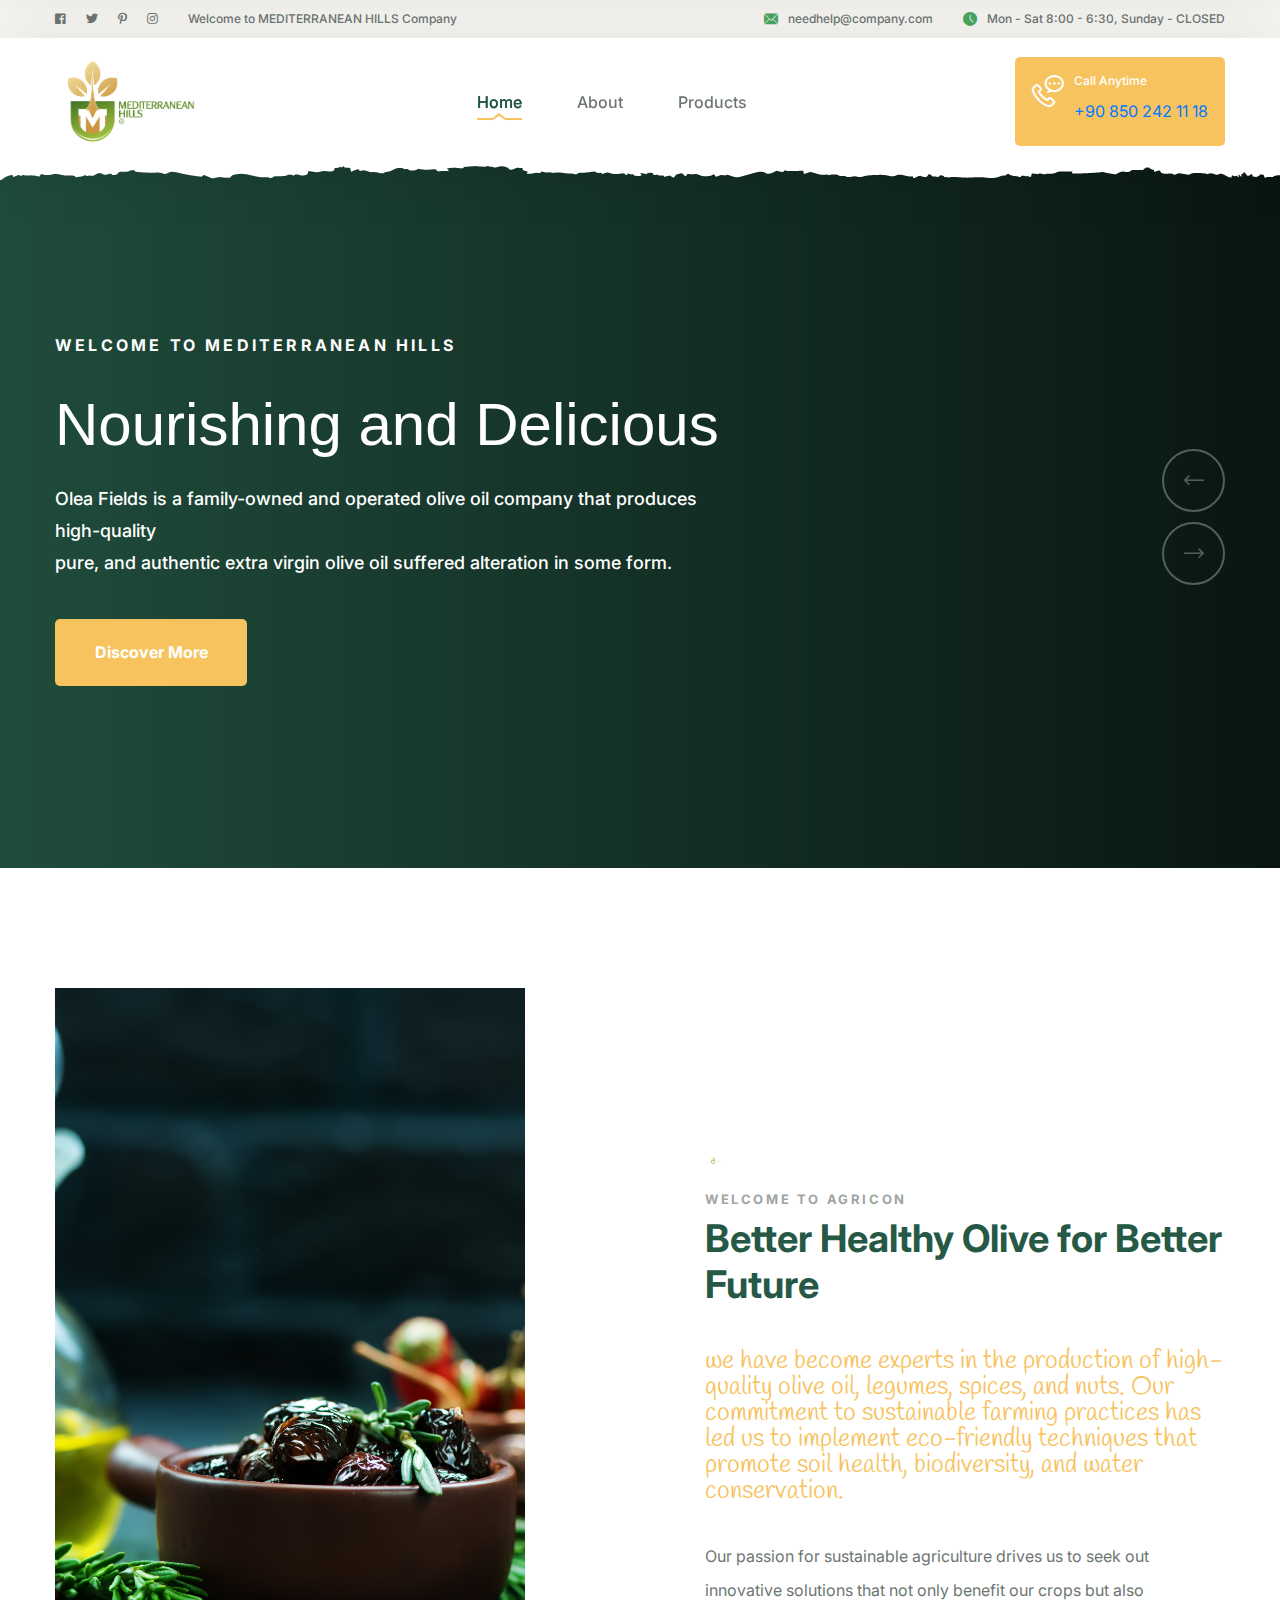
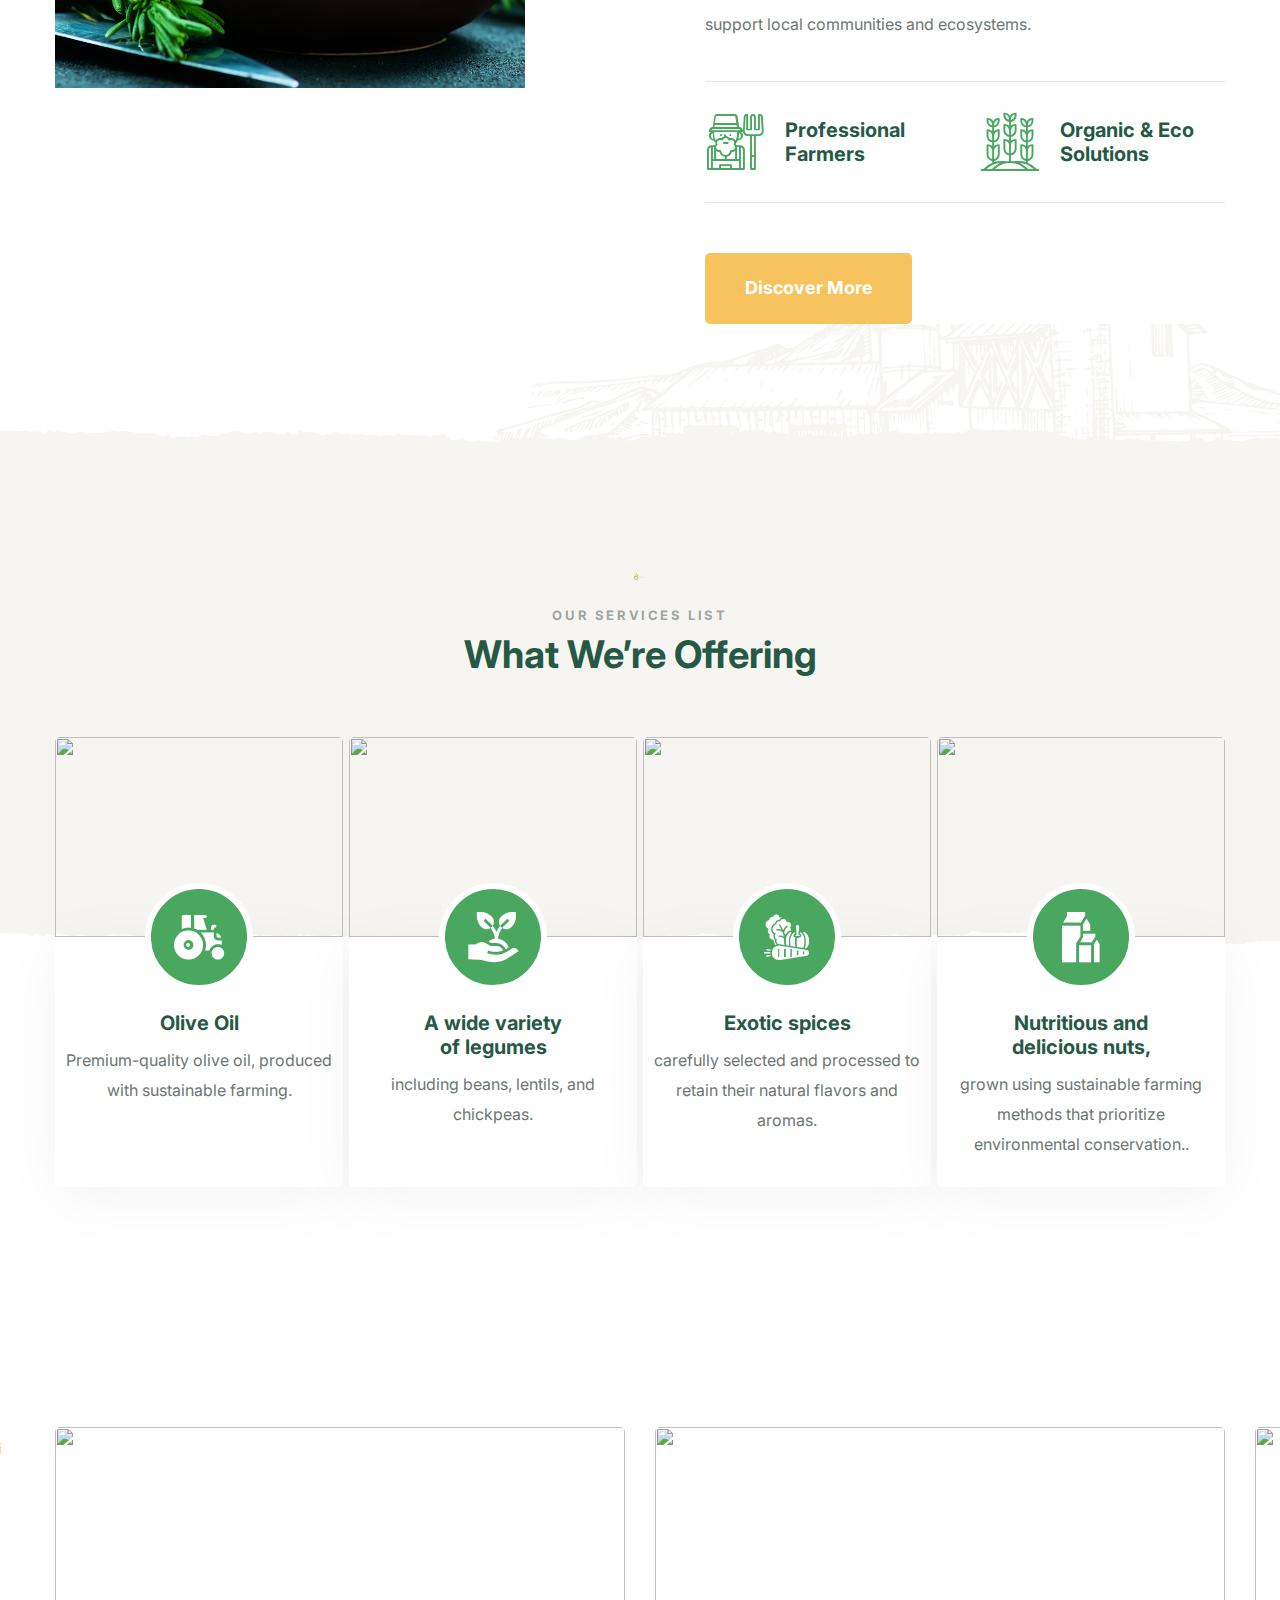
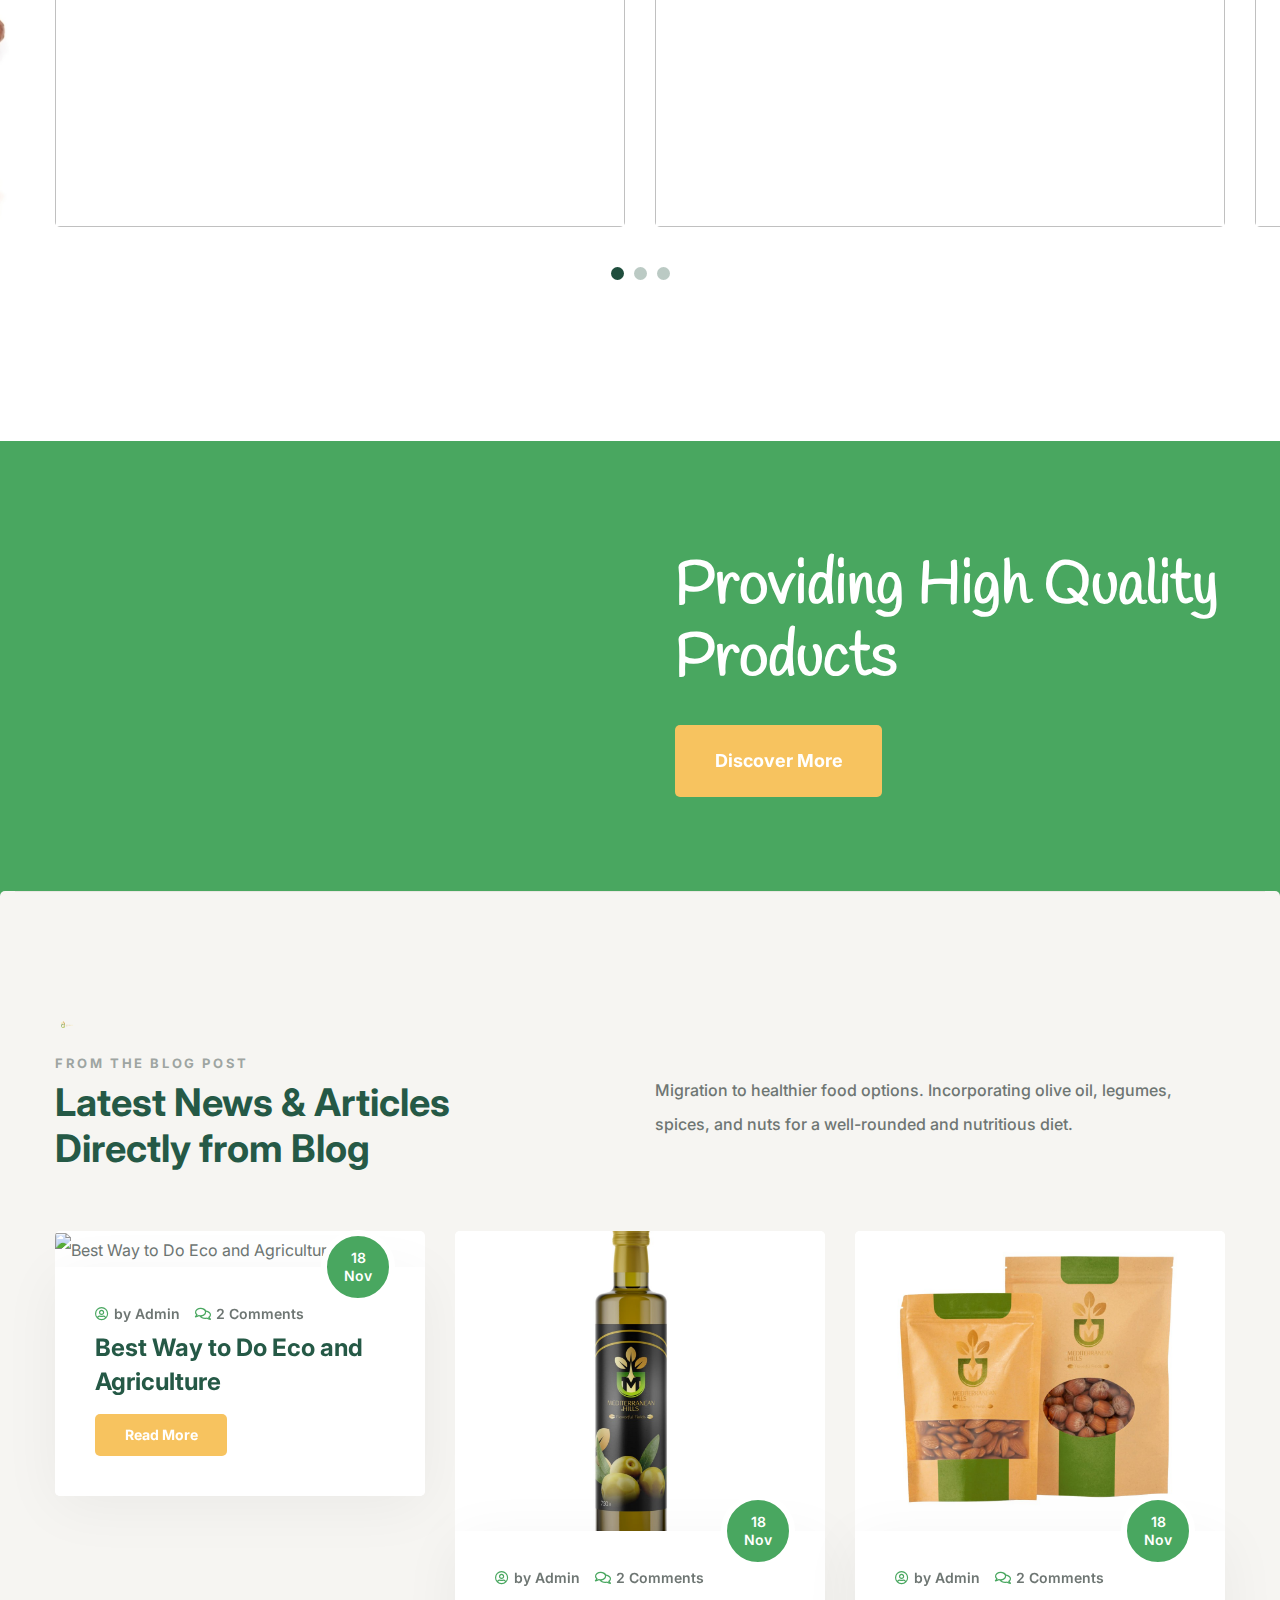
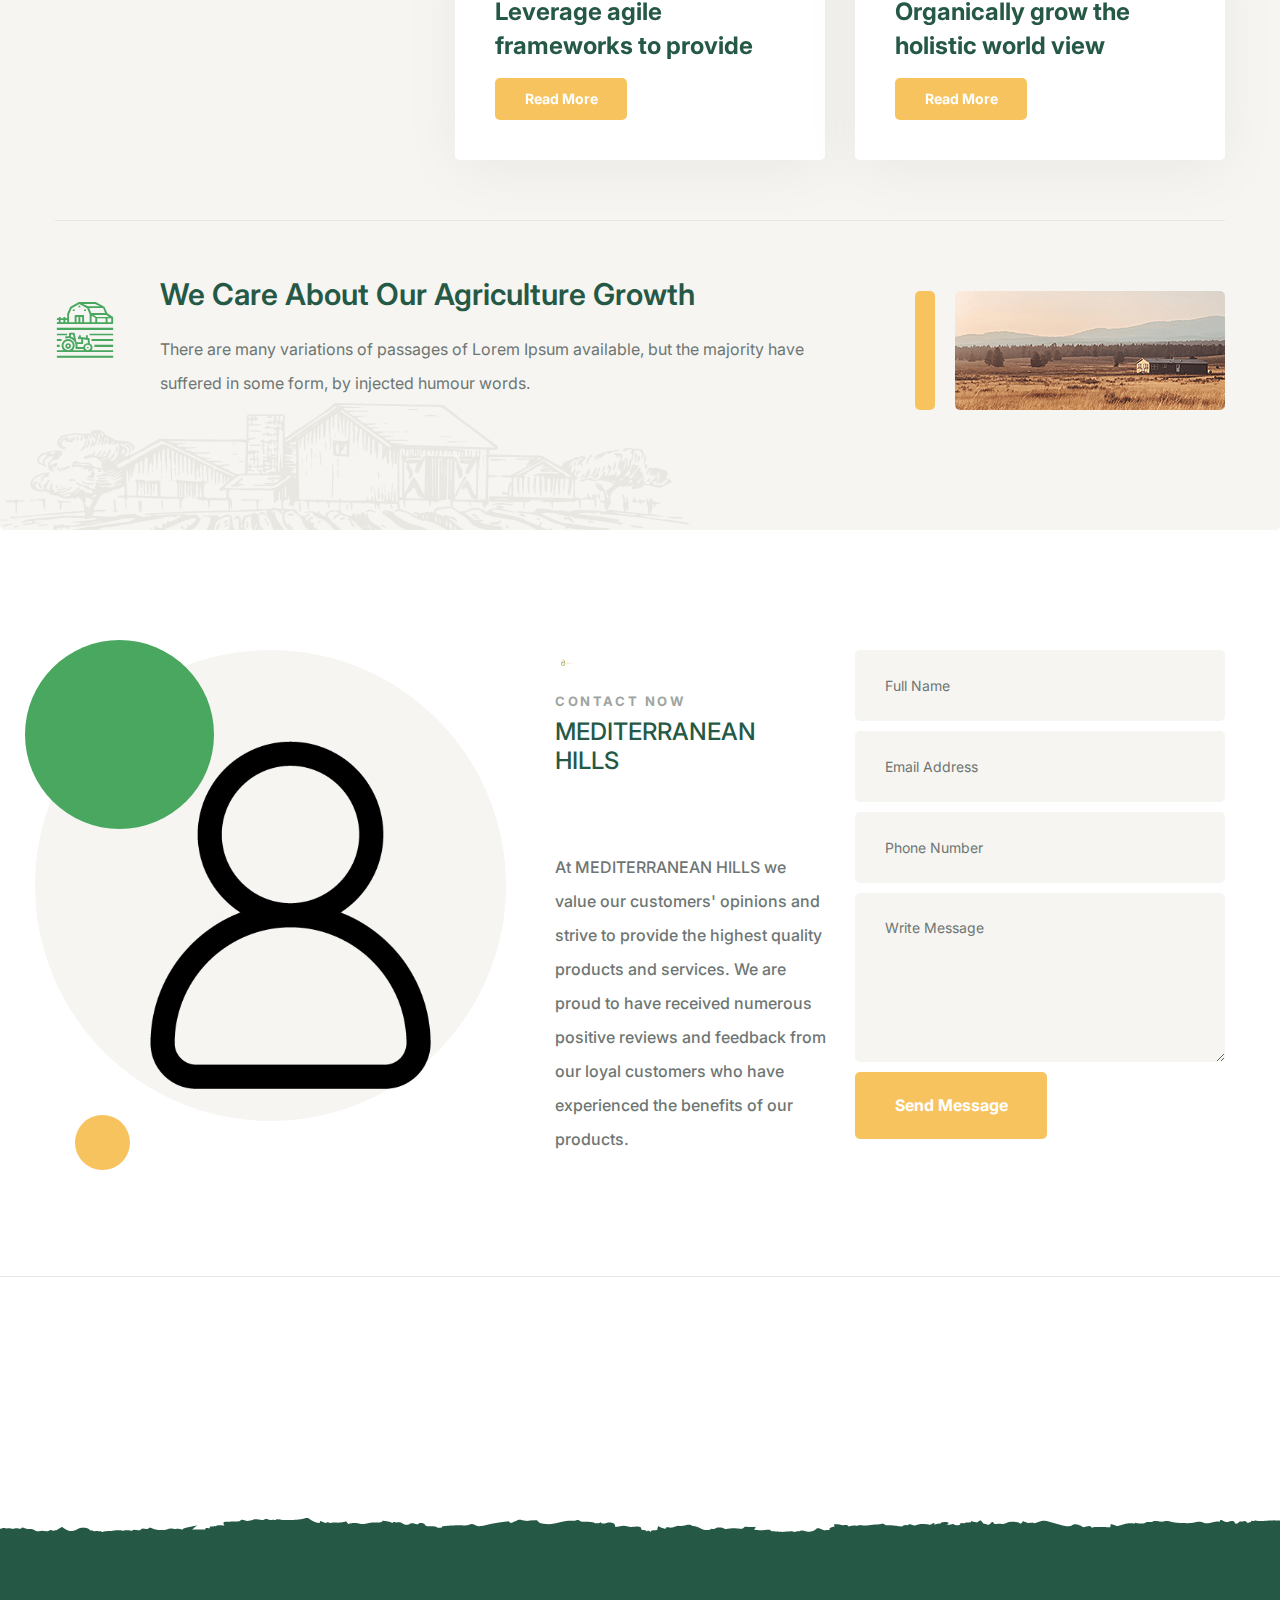
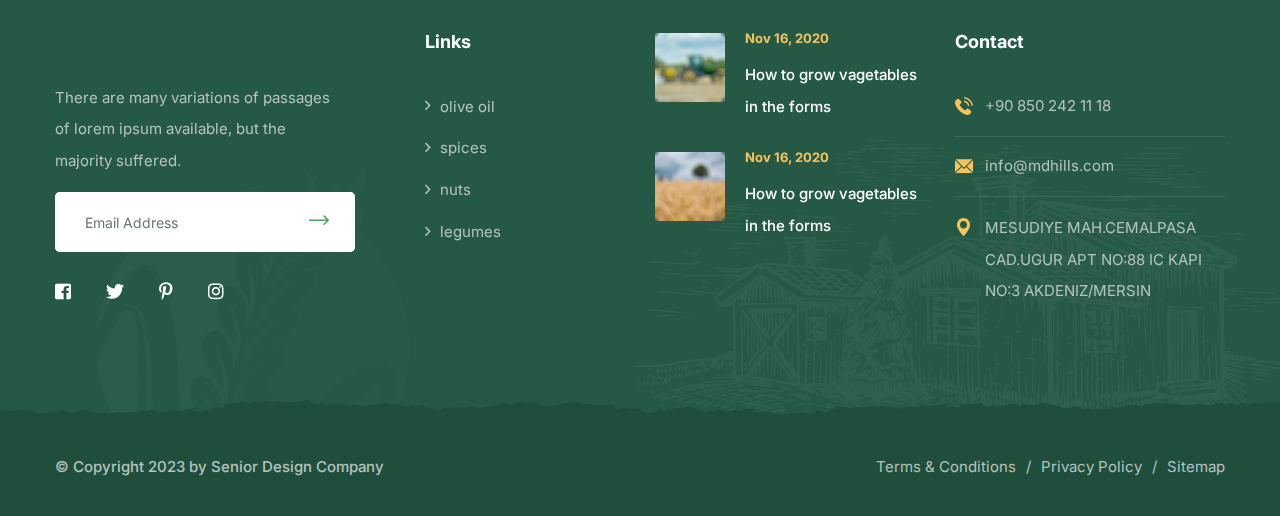
==== commit fa623bf1: "last update" ====
--- a/index.html
+++ b/index.html
@@ -104,55 +104,38 @@
             <ul class="main-menu__list">
               <li class="dropdown">
                 <a href="index.html">Home</a>
-                <ul>
-                  <li>
-                    <a href="index.html">Home One</a>
-                  </li>
-                  <li><a href="index-2.html">Home Two</a></li>
-                  <li class="dropdown">
-                    <a href="#">Header Styles</a>
-                    <ul>
-                      <li><a href="index.html">Header One</a></li>
-                      <li><a href="index-2.html">Header Two</a></li>
-                    </ul>
-                  </li>
-                </ul>
+                
               </li>
               <li>
                 <a href="about.html">About</a>
               </li>
               <li class="dropdown">
-                <a href="#">Pages</a>
+                <a href="#">Products</a>
                 <ul>
-                  <li><a href="services.html">Services</a></li>
-                  <li><a href="service-details.html">Service Details</a></li>
-                  <li><a href="contact.html">Contact</a></li>
+                  <li><a href="olive_oil.html">olive oil</a></li>
+                  <li><a href="spices.html">spices</a></li>
+                  <li><a href="nuts.html">nuts</a></li>
+                  <li><a href="legumes.html">legumes</a></li>
                 </ul>
               </li>
-              <li class="dropdown">
+              <!-- <li class="dropdown">
                 <a href="projects.html">Projects</a>
                 <ul>
                   <li><a href="projects.html">Projects</a></li>
                   <li><a href="project-details.html">Projects Details</a></li>
                 </ul>
-              </li>
-              <li class="dropdown">
-                <a href="blog.html">News</a>
-                <ul>
-                  <li><a href="blog.html">News</a></li>
-                  <li><a href="blog-details.html">News Details</a></li>
-                </ul>
-              </li>
+              </li> -->
+            
             </ul>
             <!-- /.main-menu__list -->
 
             <div class="main-header__info">
-              <a href="#" class="search-toggler main-header__search-btn"
+              <!-- <a href="#" class="search-toggler main-header__search-btn"
                 ><i class="agrikon-icon-magnifying-glass"></i
-              ></a>
-              <a class="main-header__cart-btn" href="#"
+              ></a> -->
+              <!-- <a class="main-header__cart-btn" href="#"
                 ><i class="agrikon-icon-shopping-cart"></i
-              ></a>
+              ></a> -->
               <a href="tel:92-666-888-0000" class="main-header__info-phone">
                 <i class="agrikon-icon-phone-call"></i>
                 <span class="main-header__info-phone-content">
@@ -212,7 +195,7 @@
               <div class="container">
                 <div class="row">
                   <div class="col-xl-7 col-lg-7">
-                    <span class="tagline">Welcome to MEDITERRANEAN HILLS </span>
+                    <span class="tagline">Welcome to Mediterranean Hills </span>
                     <h2>
                       <span>Nourishing and Delicious </span> 
                       
@@ -257,14 +240,13 @@
                       & Delights
                     </h2>
                     <p>
-                      There are many of passages of lorem Ipsum, but the majori
-                      have <br />
+                      Migration to healthier food options. Incorporating olive oil, legumes, spices, and nuts for a well-rounded and nutritious diet.<br />
                       suffered alteration in some form.
                     </p>
                     <a href="#" class="thm-btn">Discover More</a>
                   </div>
                   <!-- /.col-lg-7 text-right -->
-                </div>
+                </div>  
                 <!-- /.row -->
               </div>
               <!-- /.container -->
@@ -361,7 +343,7 @@
                 <img
                   src="assets/images/resources/best_olive.jpg"
                   alt=""
-                  style="max-width: 100%; max-height: 700px; height: 900px"
+                  style="max-width: 100%; max-height: 700px; height: 900px;object-fit: cover;"
                 />
                 <!-- <img src="assets/images/resources/about-1-2.jpg" alt="" /> -->
                 <!-- <div
@@ -561,12 +543,7 @@
 
       <div class="projects-one project-one__home-one">
         <div class="container">
-          <div class="block-title text-center">
-            <div class="block-title__image"></div>
-            <!-- /.block-title__image -->
-            <p>Closed projects</p>
-            <h3>Latest Projects List</h3>
-          </div>
+        
           <!-- /.block-title -->
           <div
             class="thm-swiper__slider swiper-container"
@@ -743,71 +720,6 @@
       </section>
       <!-- /.call-to-action__three -->
 
-      <section class="testimonials-one">
-        <img
-          src="assets/images/icons/testimonials-bg-1-1.png"
-          class="testimonials-one__bg"
-          alt=""
-        />
-        <div class="container">
-          <h2 class="testimonials-one__title">Testimonials</h2>
-          <div
-            id="testimonials-one__carousel"
-            class="testimonials-one__carousel swiper-container"
-          >
-            <div class="swiper-wrapper">
-              <div class="swiper-slide">
-                <div class="testimonials-one__icons">
-                  <i class="fas fa-star"></i>
-                  <i class="fas fa-star"></i>
-                  <i class="fas fa-star"></i>
-                  <i class="fas fa-star"></i>
-                  <i class="fas fa-star"></i>
-                </div>
-                <!-- /.testimonials-one__icons -->
-                <p>
-                  This is due to their excellent service, competitive pricing
-                  and customer support. It’s throughly refresing to get such a
-                  personal touch.
-                </p>
-              </div>
-              <!-- /.swiper-slide -->
-              <div class="swiper-slide">
-                <div class="testimonials-one__icons">
-                  <i class="fas fa-star"></i>
-                  <i class="fas fa-star"></i>
-                  <i class="fas fa-star"></i>
-                  <i class="fas fa-star"></i>
-                  <i class="fas fa-star"></i>
-                </div>
-                <!-- /.testimonials-one__icons -->
-                <p>
-                  This is due to their excellent service, competitive pricing
-                  and customer support. It’s throughly refresing to get such a
-                  personal touch.
-                </p>
-              </div>
-              <!-- /.swiper-slide -->
-              <div class="swiper-slide">
-                <div class="testimonials-one__icons">
-                  <i class="fas fa-star"></i>
-                  <i class="fas fa-star"></i>
-                  <i class="fas fa-star"></i>
-                  <i class="fas fa-star"></i>
-                  <i class="fas fa-star"></i>
-                </div>
-                <!-- /.testimonials-one__icons -->
-                <p>
-                  This is due to their excellent service, competitive pricing
-                  and customer support. It’s throughly refresing to get such a
-                  personal touch
-                </p>
-              </div>
-              <!-- /.swiper-slide -->
-            </div>
-            <!-- /.swiper-wrapper -->
-          </div>
-          <!-- /#testimonials-one__carousel -->
 
           <div id="testimonials-one__thumb" class="swiper-container">
             <div class="swiper-wrapper">
@@ -909,9 +821,7 @@
               <!-- /.col-lg-6 -->
               <div class="col-lg-6">
                 <p class="block-text">
-                  Lorem ipsum is simply free text available. Aenean eu leo quam.
-                  Pellentesque ornare sem lacinia quam venenatis vestibulum.
-                  Aenean lacinia bibendum nulla sed consectetur.
+                  Migration to healthier food options. Incorporating olive oil, legumes, spices, and nuts for a well-rounded and nutritious diet.
                 </p>
               </div>
               <!-- /.col-lg-6 -->
@@ -1312,11 +1222,10 @@
                 <h3 class="footer-widget__title">Links</h3>
                 <!-- /.footer-widget__title -->
                 <ul class="list-unstyled footer-widget__links">
-                  <li><a href="#">Our Projects</a></li>
-                  <li><a href="#">About us</a></li>
-                  <li><a href="#">New Campaign</a></li>
-                  <li><a href="#">Upcoming Events</a></li>
-                  <li><a href="#">Volunteers</a></li>
+                    <li><a href="olive_oil.html">olive oil</a></li>
+                    <li><a href="spices.html">spices</a></li>
+                    <li><a href="nuts.html">nuts</a></li>
+                    <li><a href="legumes.html">legumes</a></li>
                 </ul>
                 <!-- /.list-unstyled -->
               </div>
@@ -1325,8 +1234,6 @@
             <!-- /.col-sm-12 col-md-6 col-lg-2 -->
             <div class="col-sm-12 col-md-6 col-lg-6 col-xl-3">
               <div class="footer-widget">
-                <h3 class="footer-widget__title">News</h3>
-                <!-- /.footer-widget__title -->
                 <ul class="list-unstyled footer-widget__post">
                   <li>
                     <img
@@ -1374,7 +1281,7 @@
                 </li>
                 <li>
                   <i class="agrikon-icon-email"></i>
-                  <a href="mailto:needhelp@company.com">info@mdhills.com</a>
+                  <a href="mailto:info@mdhills.com">info@mdhills.com</a>
                 </li>
                 <li>
                   <i class="agrikon-icon-pin"></i>
@@ -1392,7 +1299,7 @@
       <!-- /.site-footer -->
       <div class="bottom-footer">
         <div class="container">
-          <p>© Copyright 2020 by Company.com</p>
+          <p>© Copyright 2023 by Senior Design Company</p>
           <div class="bottom-footer__links">
             <a href="#">Terms & Conditions</a>
             <a href="#">Privacy Policy</a>
@@ -1426,7 +1333,7 @@
         <ul class="mobile-nav__contact list-unstyled">
           <li>
             <i class="agrikon-icon-email"></i>
-            <a href="mailto:needhelp@agrikon.com">needhelp@agrikon.com</a>
+            <a href="mailto:info@mdhills.com">info@mdhills.com</a>
           </li>
           <li>
             <i class="agrikon-icon-telephone"></i>
@@ -1465,21 +1372,20 @@
     </div>
     <!-- /.mobile-nav__wrapper -->
 
-    <div class="search-popup">
+    <!-- <div class="search-popup">
       <div class="search-popup__overlay search-toggler"></div>
-      <!-- /.search-popup__overlay -->
       <div class="search-popup__content">
         <form action="#">
           <label for="search" class="sr-only">search here</label
-          ><!-- /.sr-only -->
+          >
           <input type="text" id="search" placeholder="Search Here..." />
           <button type="submit" aria-label="search submit" class="thm-btn">
             <i class="fa fa-search"></i>
           </button>
         </form>
       </div>
-      <!-- /.search-popup__content -->
-    </div>
+    </div> -->
+    <!-- /.search-popup__content -->
     <!-- /.search-popup -->
 
     <a href="#" data-target="html" class="scroll-to-target scroll-to-top"
--- a/assets/css/main.css
+++ b/assets/css/main.css
@@ -3603,8 +3603,8 @@
 .main-slider .swiper-slide h2 {
   margin: 0;
   color: #fff;
-font-family: 'Josefin Sans', sans-serif;
-font-weight: 500;
+  font-family: "Josefin Sans", sans-serif;
+  font-weight: 500;
   font-size: 60px !important;
   line-height: 1.1;
   margin-top: 15px;
@@ -5248,6 +5248,7 @@
 .projects-one__single > img {
   width: 100%;
   height: 400px !important;
+  object-fit: cover;
 }
 
 .projects-one__content {
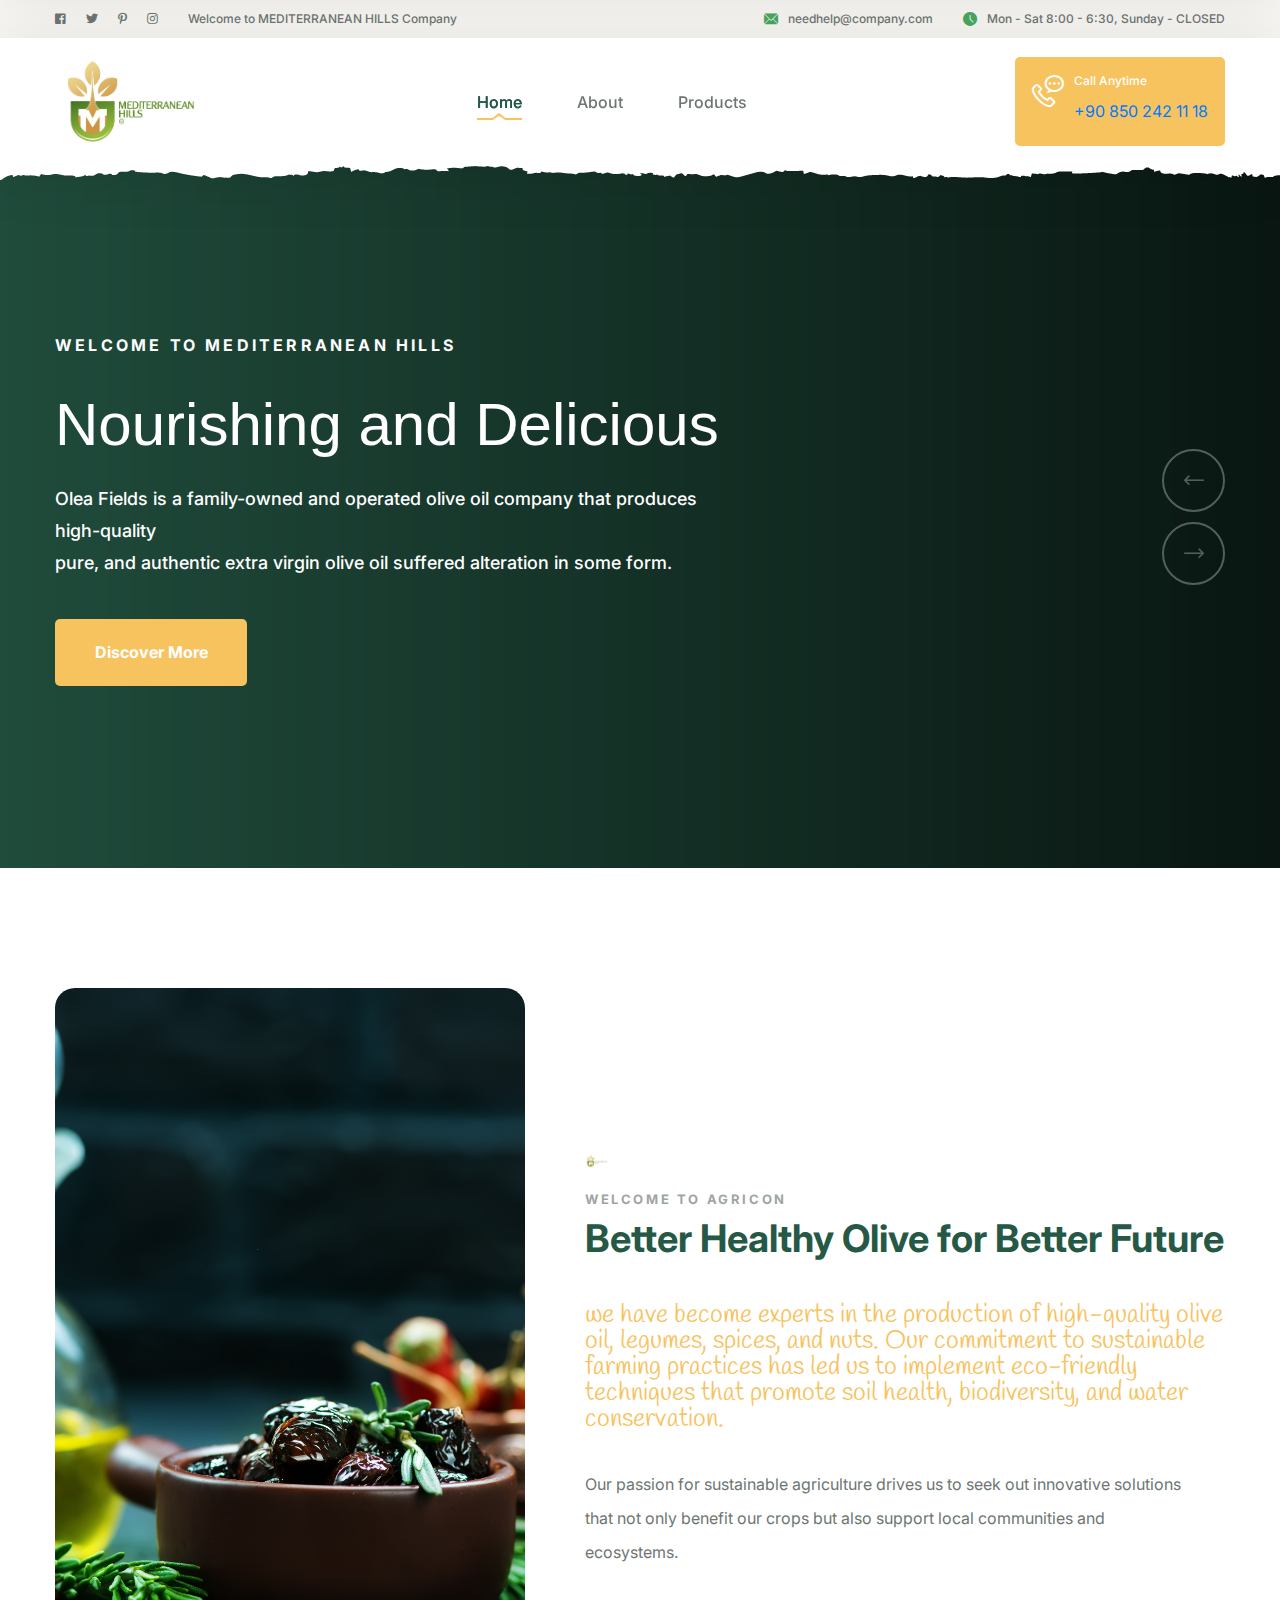
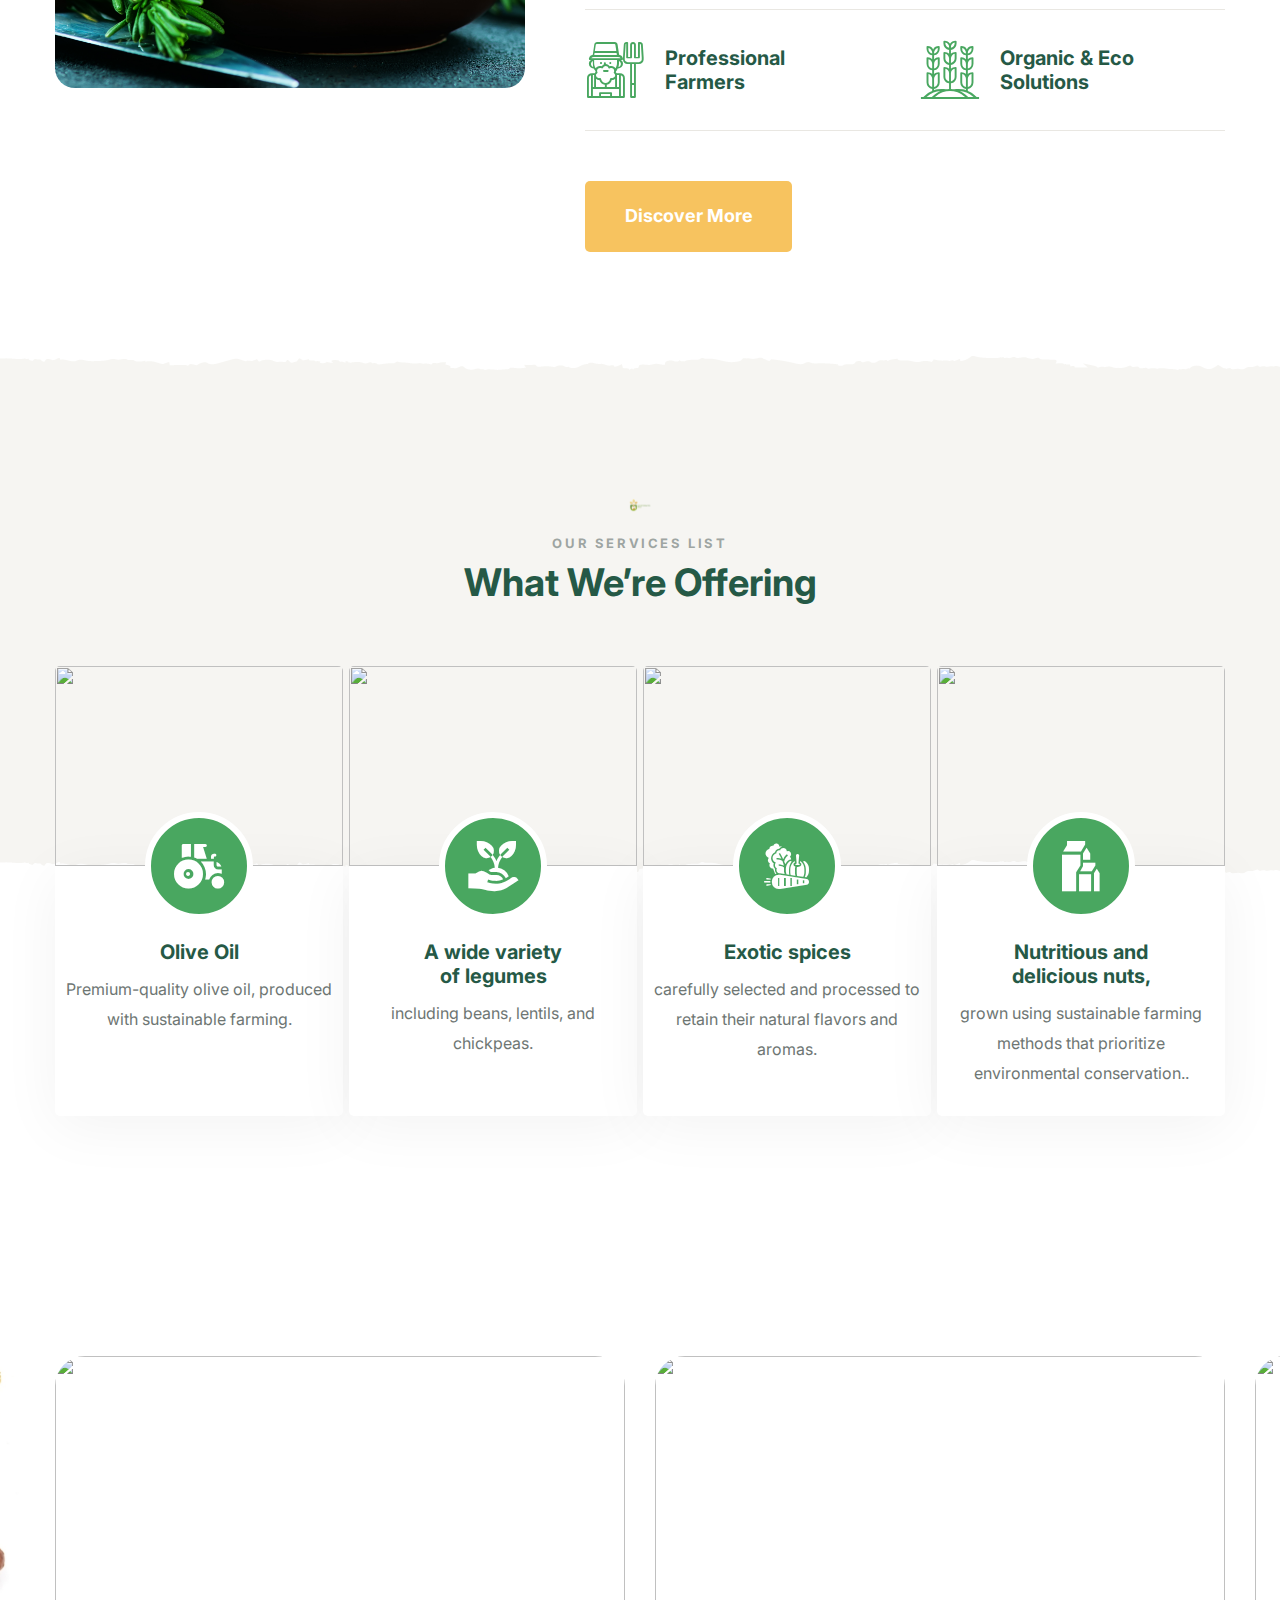
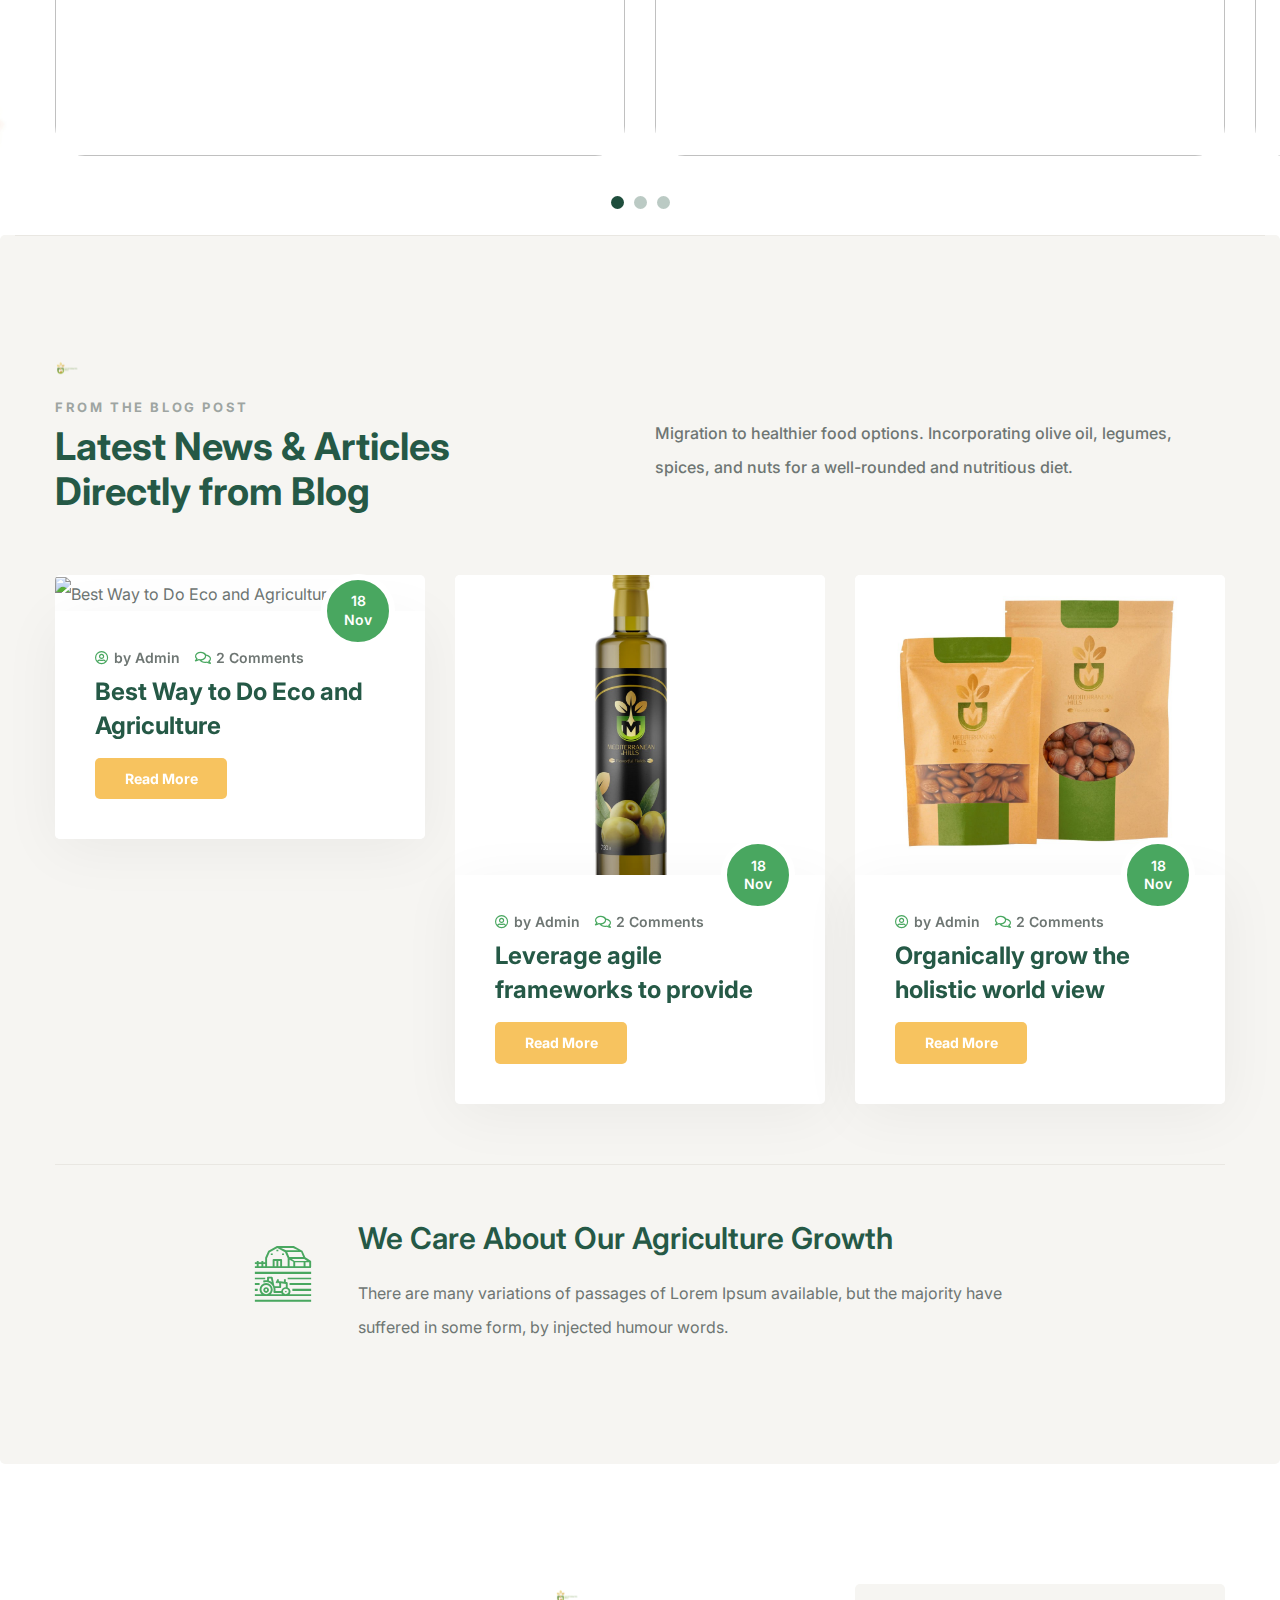
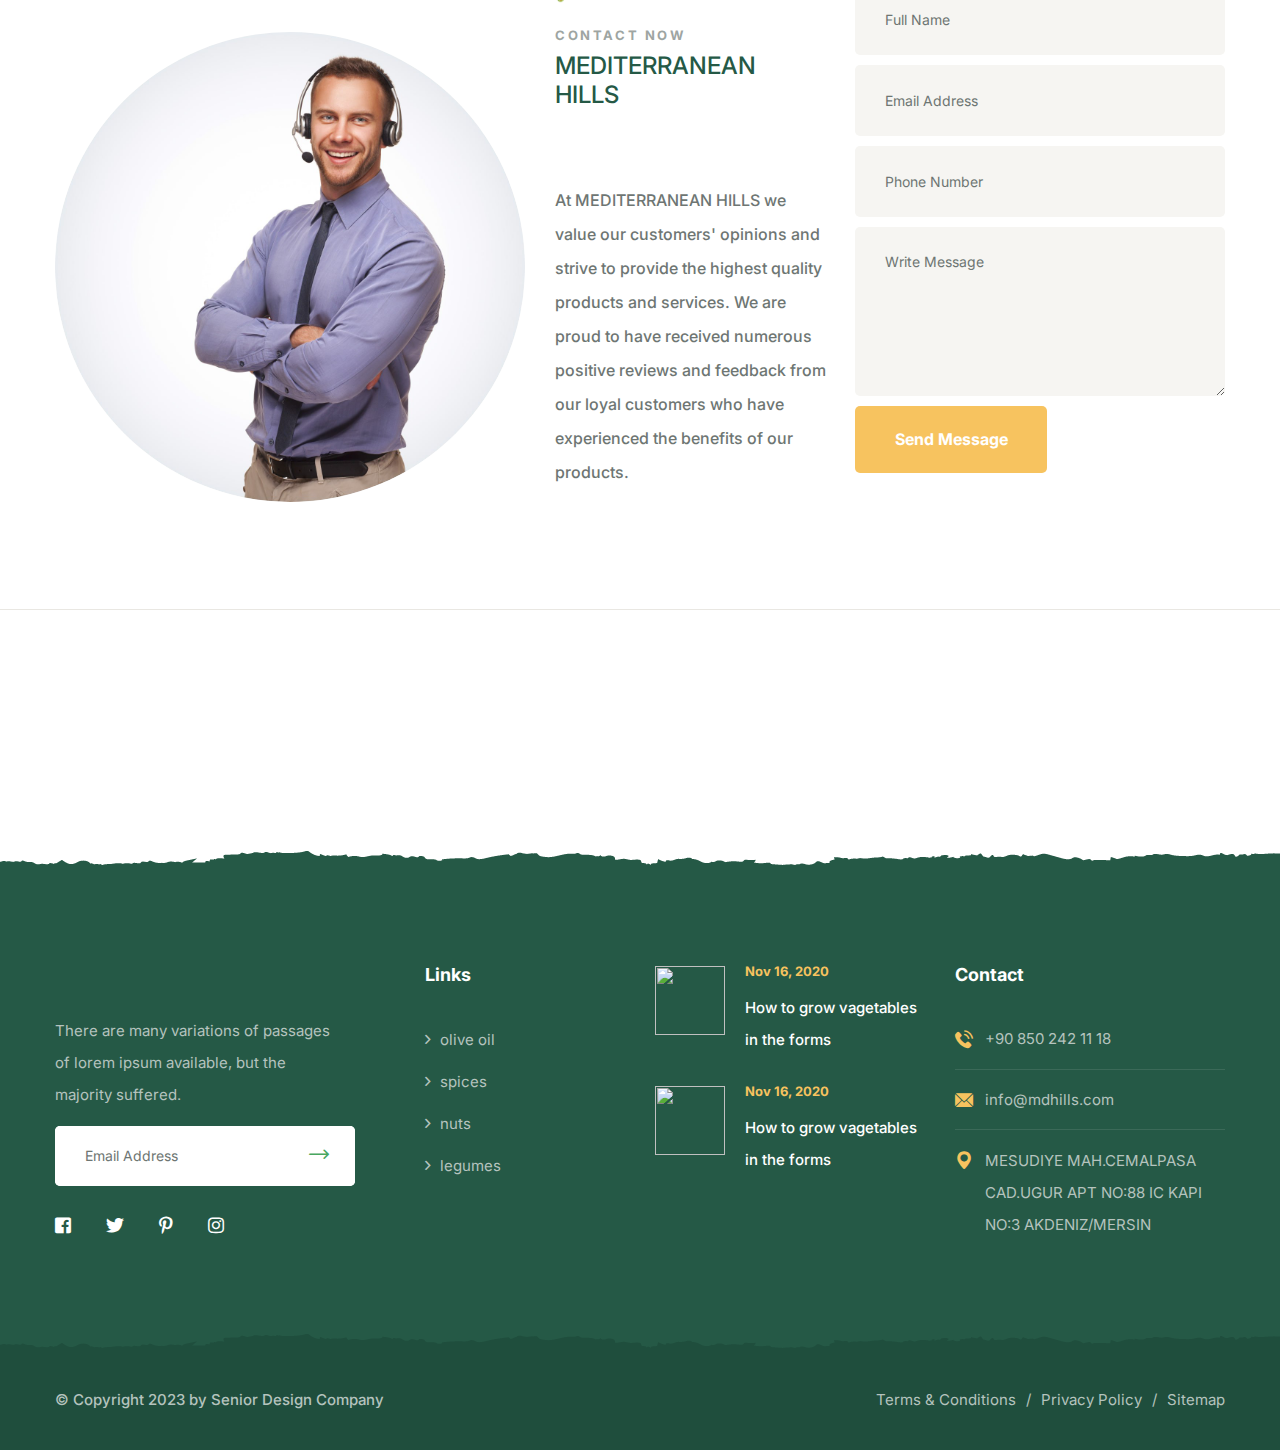
==== commit 7a4706c6: "editing on code" ====
--- a/index.html
+++ b/index.html
@@ -4,7 +4,7 @@
     <meta charset="UTF-8" />
     <meta name="viewport" content="width=device-width, initial-scale=1.0" />
     <title>
-      Home One || Agrikon || HTML Template For Agriculture Farm & Farmers
+      MEDITERRANEAN HILLS
     </title>
     <!-- favicons Icons -->
     <link
@@ -57,7 +57,8 @@
     <div class="preloader">
       <img
         class="preloader__image"
-        width="55"
+        width="400px"
+        height="350px"
         src="assets/images/loader.png"
         alt=""
       />
@@ -343,7 +344,7 @@
                 <img
                   src="assets/images/resources/best_olive.jpg"
                   alt=""
-                  style="max-width: 100%; max-height: 700px; height: 900px;object-fit: cover;"
+                  style="max-width: 100%; max-height: 700px; height: 900px;object-fit: cover; border-radius: 20px;"
                 />
                 <!-- <img src="assets/images/resources/about-1-2.jpg" alt="" /> -->
                 <!-- <div
@@ -675,52 +676,7 @@
       </div>
       <!-- /.projects-one -->
 
-      <section
-        class="call-to-action__three jarallax"
-        data-jarallax
-        data-speed="0.3"
-        data-imgPosition="50% 50%"
-      >
-        <img
-          class="call-to-action__three__bg jarallax-img"
-          src="assets/images/backgrounds/cta-1-bg-1.jpg"
-          alt="parallax-image"
-        />
-        <div class="container">
-          <div class="row">
-            <div class="col-lg-5 wow fadeInLeft" data-wow-duration="1500ms">
-              <div class="call-to-action__three-image">
-                <img
-                  src="assets/images/projects/leauge_oil_proj.jpg"
-                  alt=""
-                  style="width: 300px; margin-right: 10px"
-                />
-                <img
-                  src="assets/images/projects/oil-bottle.jpg"
-                  alt=""
-                  style="width: 300px"
-                />
-              </div>
-              <!-- /.call-to-action__three-image -->
-            </div>
-            <!-- /.col-lg-5 -->
-            <div class="col-lg-7">
-              <div class="call-to-action__three-content">
-                <h3>Providing High Quality Products</h3>
-                <a href="about.html" class="thm-btn">Discover More</a
-                ><!-- /.thm-btn -->
-              </div>
-              <!-- /.call-to-action__three-content -->
-            </div>
-            <!-- /.col-lg-7 -->
-          </div>
-          <!-- /.row -->
-        </div>
-        <!-- /.container -->
-      </section>
       <!-- /.call-to-action__three -->
-
-
           <div id="testimonials-one__thumb" class="swiper-container">
             <div class="swiper-wrapper">
               <div class="swiper-slide">
@@ -943,7 +899,8 @@
         <div class="blog-home__slogan">
           <div class="container">
             <div class="row">
-              <div class="col-lg-9">
+              <div class="col-lg-12" style="width: 100%; display: flex;
+              justify-content: center;">
                 <div class="blog-home__slogan-main">
                   <i class="agrikon-icon-farm"></i>
                   <div class="blog-home__slogan-content">
@@ -959,12 +916,7 @@
                 <!-- /.blog-home__slogan-main -->
               </div>
               <!-- /.col-lg-9 -->
-              <div class="col-lg-3">
-                <div class="blog-home__slogan-image">
-                  <img src="assets/images/resources/blog-cta-1.png" alt="" />
-                </div>
-                <!-- /.blog-home__slogan-image -->
-              </div>
+            
               <!-- /.col-lg-3 -->
             </div>
             <!-- /.row -->
@@ -980,14 +932,14 @@
           <div class="row">
             <div class="col-sm-12 col-md-12 col-lg-12 col-xl-5">
               <div class="contact-two__image">
-                <div class="contact-two__image-bubble-1"></div>
+                <!-- <div class="contact-two__image-bubble-1"></div> -->
                 <!-- /.contact-two__image-bubble-1 -->
-                <div class="contact-two__image-bubble-2"></div>
+                <!-- <div class="contact-two__image-bubble-2"></div> -->
                 <!-- /.contact-two__image-bubble-2 -->
-                <div class="contact-two__image-bubble-3"></div>
+                <!-- <div class="contact-two__image-bubble-3"></div> -->
                 <!-- /.contact-two__image-bubble-3 -->
                 <img
-                  src="assets/images/resources/personal_icon.png"
+                  src="assets/images/person_4.jpg"
                   class="img-fluid"
                   alt=""
                 />
--- a/assets/css/main.css
+++ b/assets/css/main.css
@@ -5060,11 +5060,16 @@
 
 .contact-two__image {
   position: relative;
+  width: 100%;
+  height: 100%;
 }
 
 @media (min-width: 1200px) {
   .contact-two__image {
     margin-top: 30px;
+    margin-right: 20px;
+    display: flex;
+    align-items: center;
   }
 }
 
@@ -5249,6 +5254,7 @@
   width: 100%;
   height: 400px !important;
   object-fit: cover;
+  border-radius: 30px;
 }
 
 .projects-one__content {
@@ -7116,8 +7122,8 @@
 @media (min-width: 1200px) {
   .about-one__content {
     margin-top: 60px;
-    margin-left: 30px;
-    padding-left: 120px;
+    margin-left: 10px;
+    padding-left: 20px;
     padding-top: 100px;
     padding-bottom: 0;
     padding-right: 0;
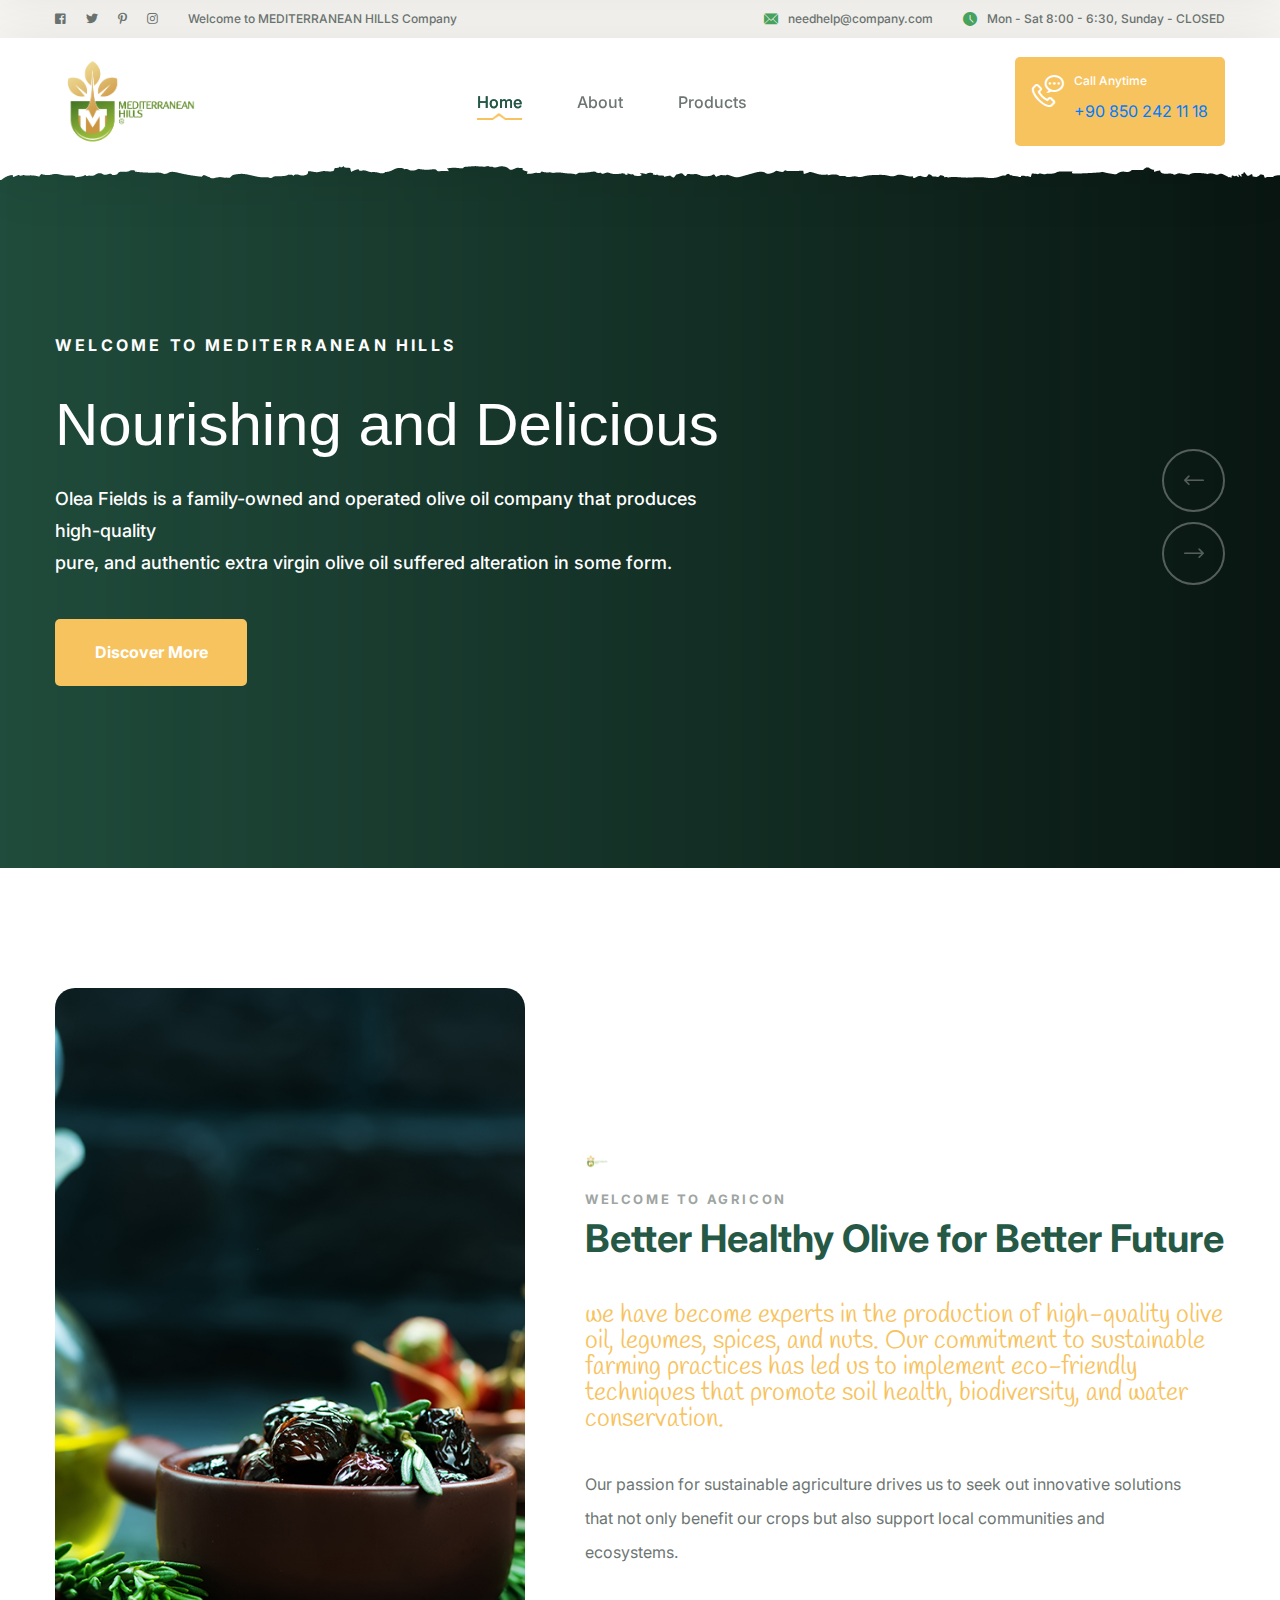
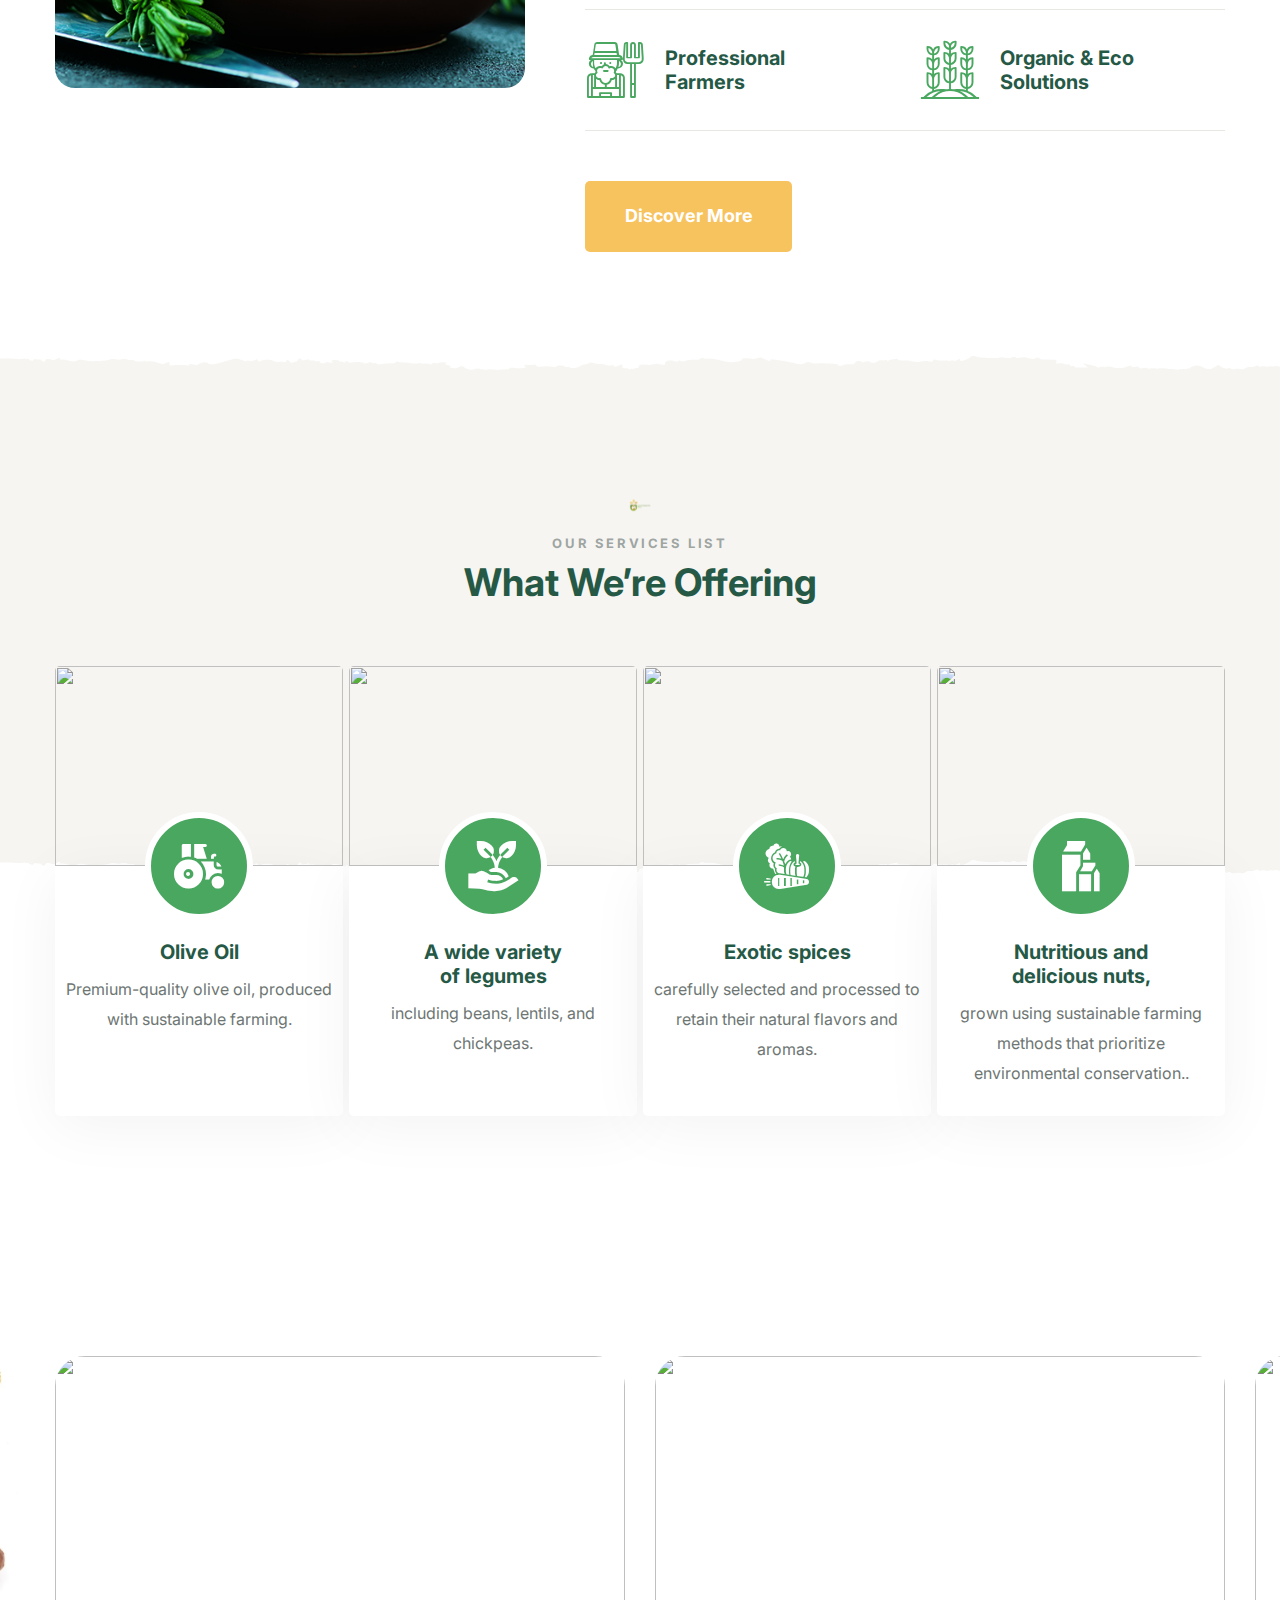
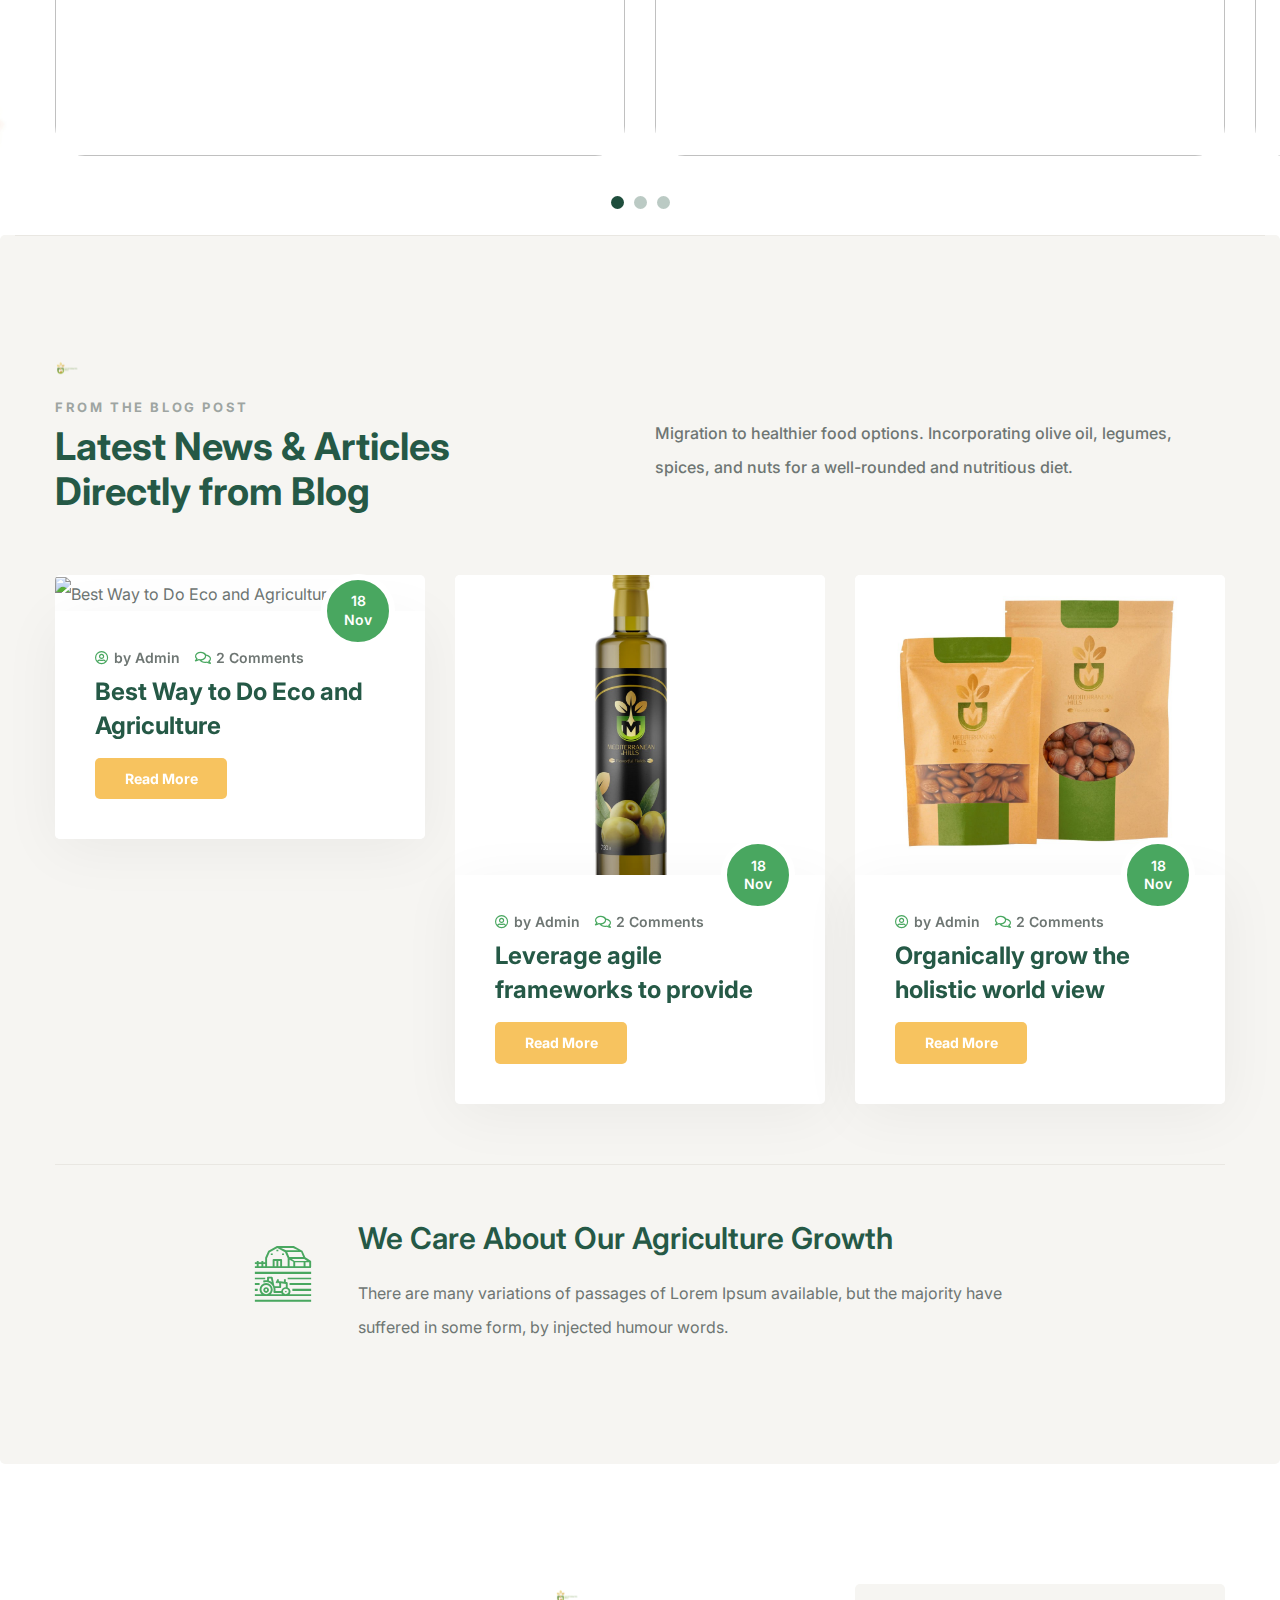
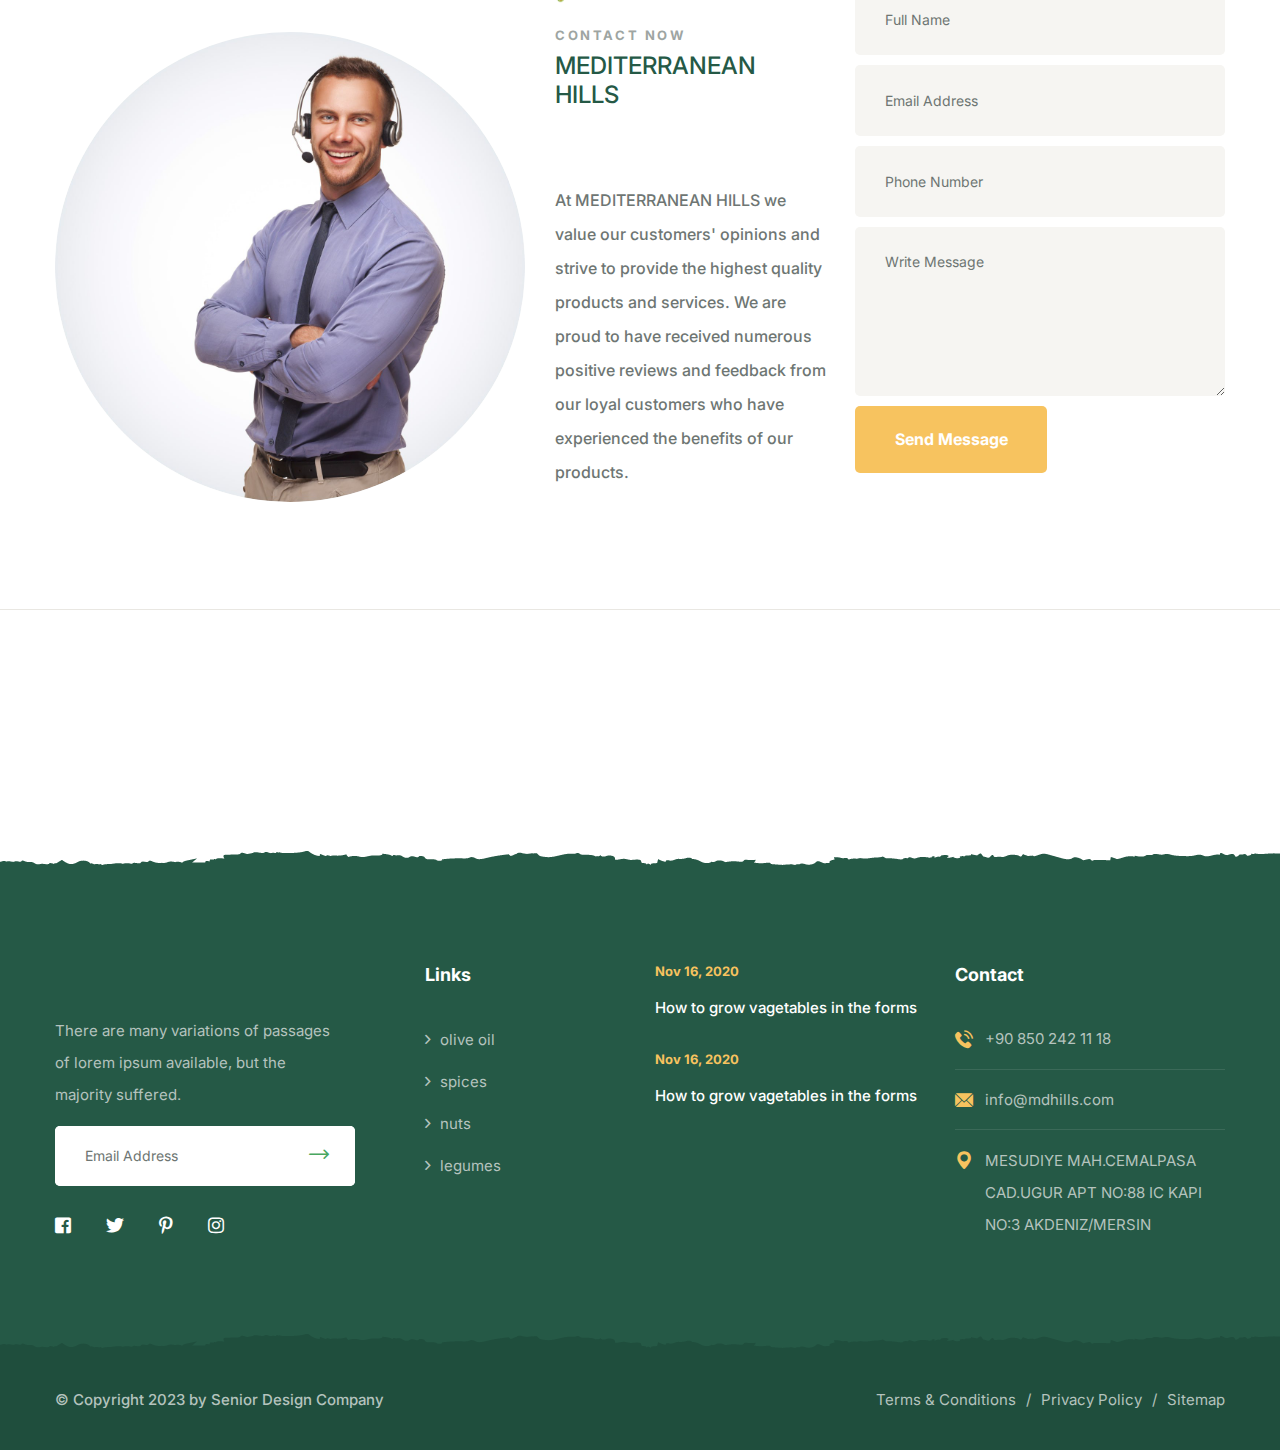
==== commit 5afe77a2: "last commit afet" ====
--- a/index.html
+++ b/index.html
@@ -1188,10 +1188,10 @@
               <div class="footer-widget">
                 <ul class="list-unstyled footer-widget__post">
                   <li>
-                    <img
+                    <!-- <img
                       src="assets/images/resources/footer-post-1.png"
                       alt=""
-                    />
+                    /> -->
                     <div class="footer-widget__post-content">
                       <span>Nov 16, 2020</span>
                       <h4>
@@ -1203,10 +1203,10 @@
                     <!-- /.footer-widget__post-content -->
                   </li>
                   <li>
-                    <img
+                    <!-- <img
                       src="assets/images/resources/footer-post-2.png"
                       alt=""
-                    />
+                    /> -->
                     <div class="footer-widget__post-content">
                       <span>Nov 16, 2020</span>
                       <h4>
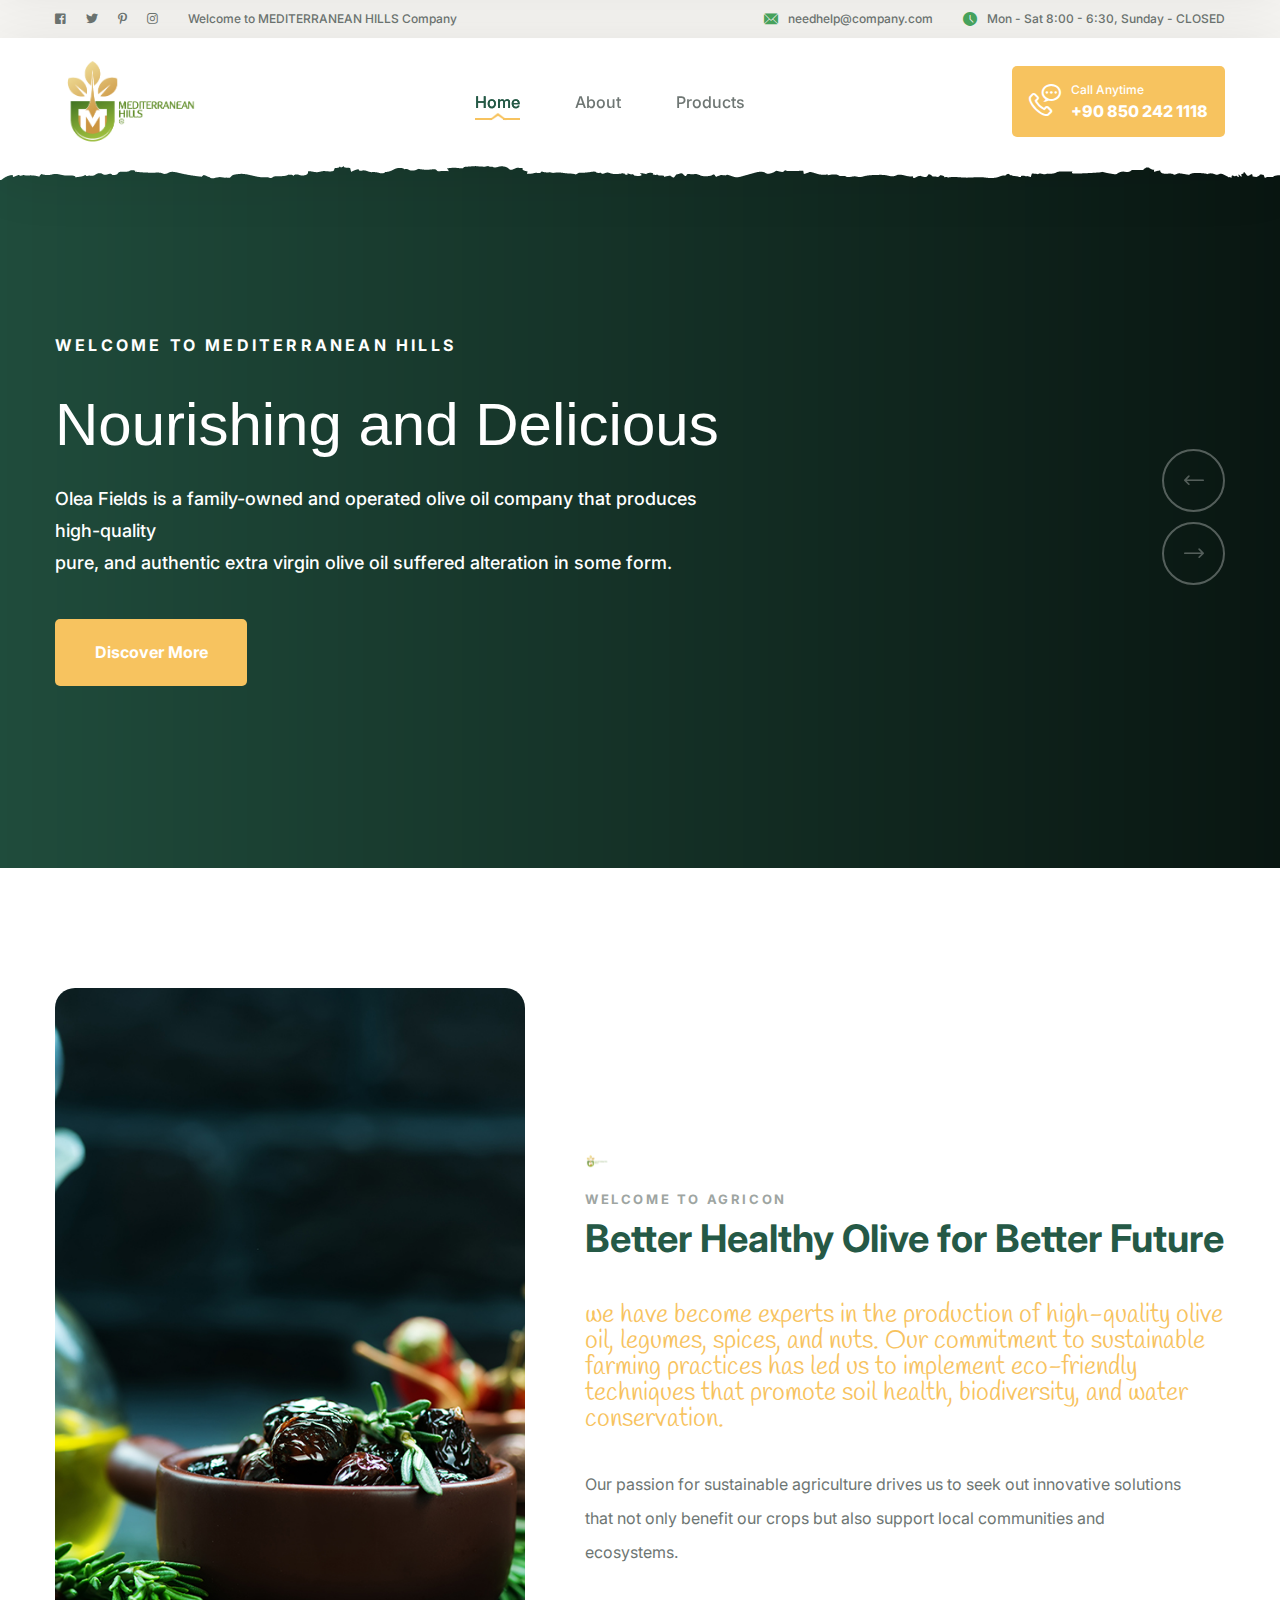
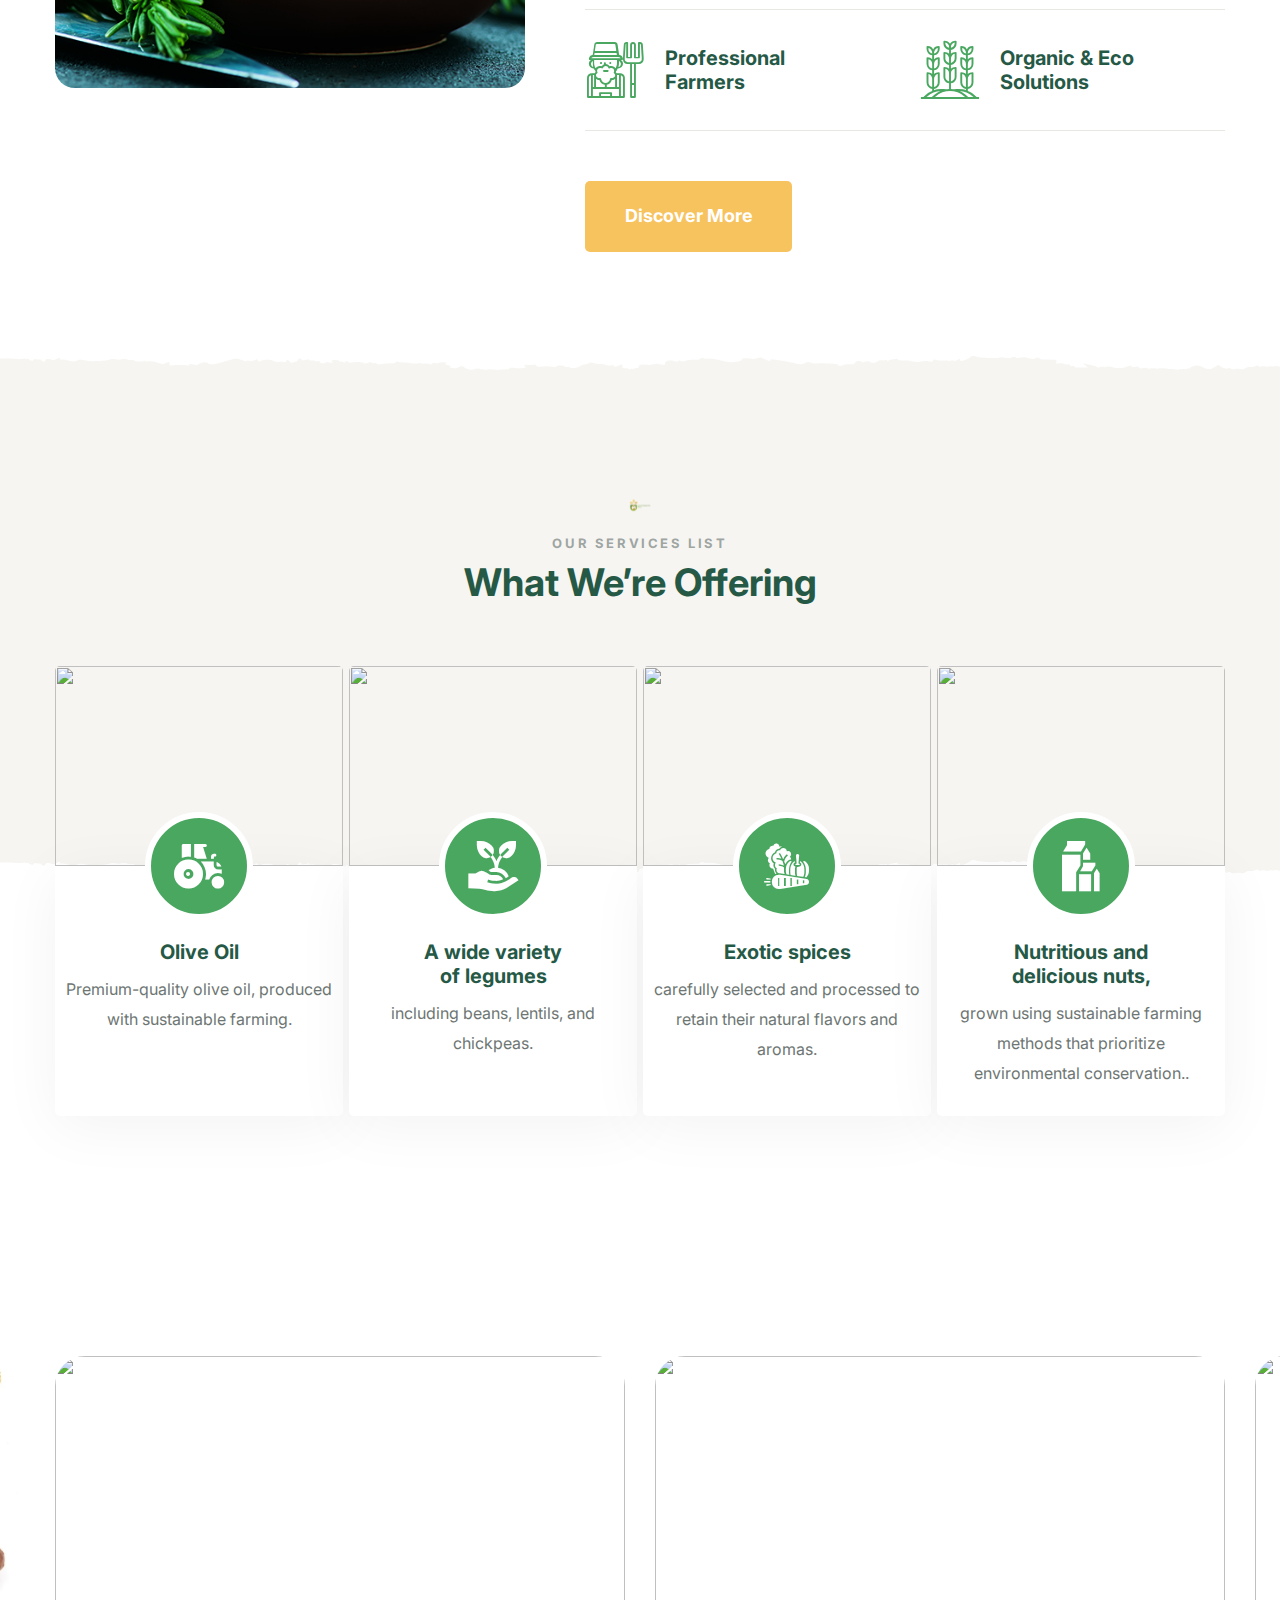
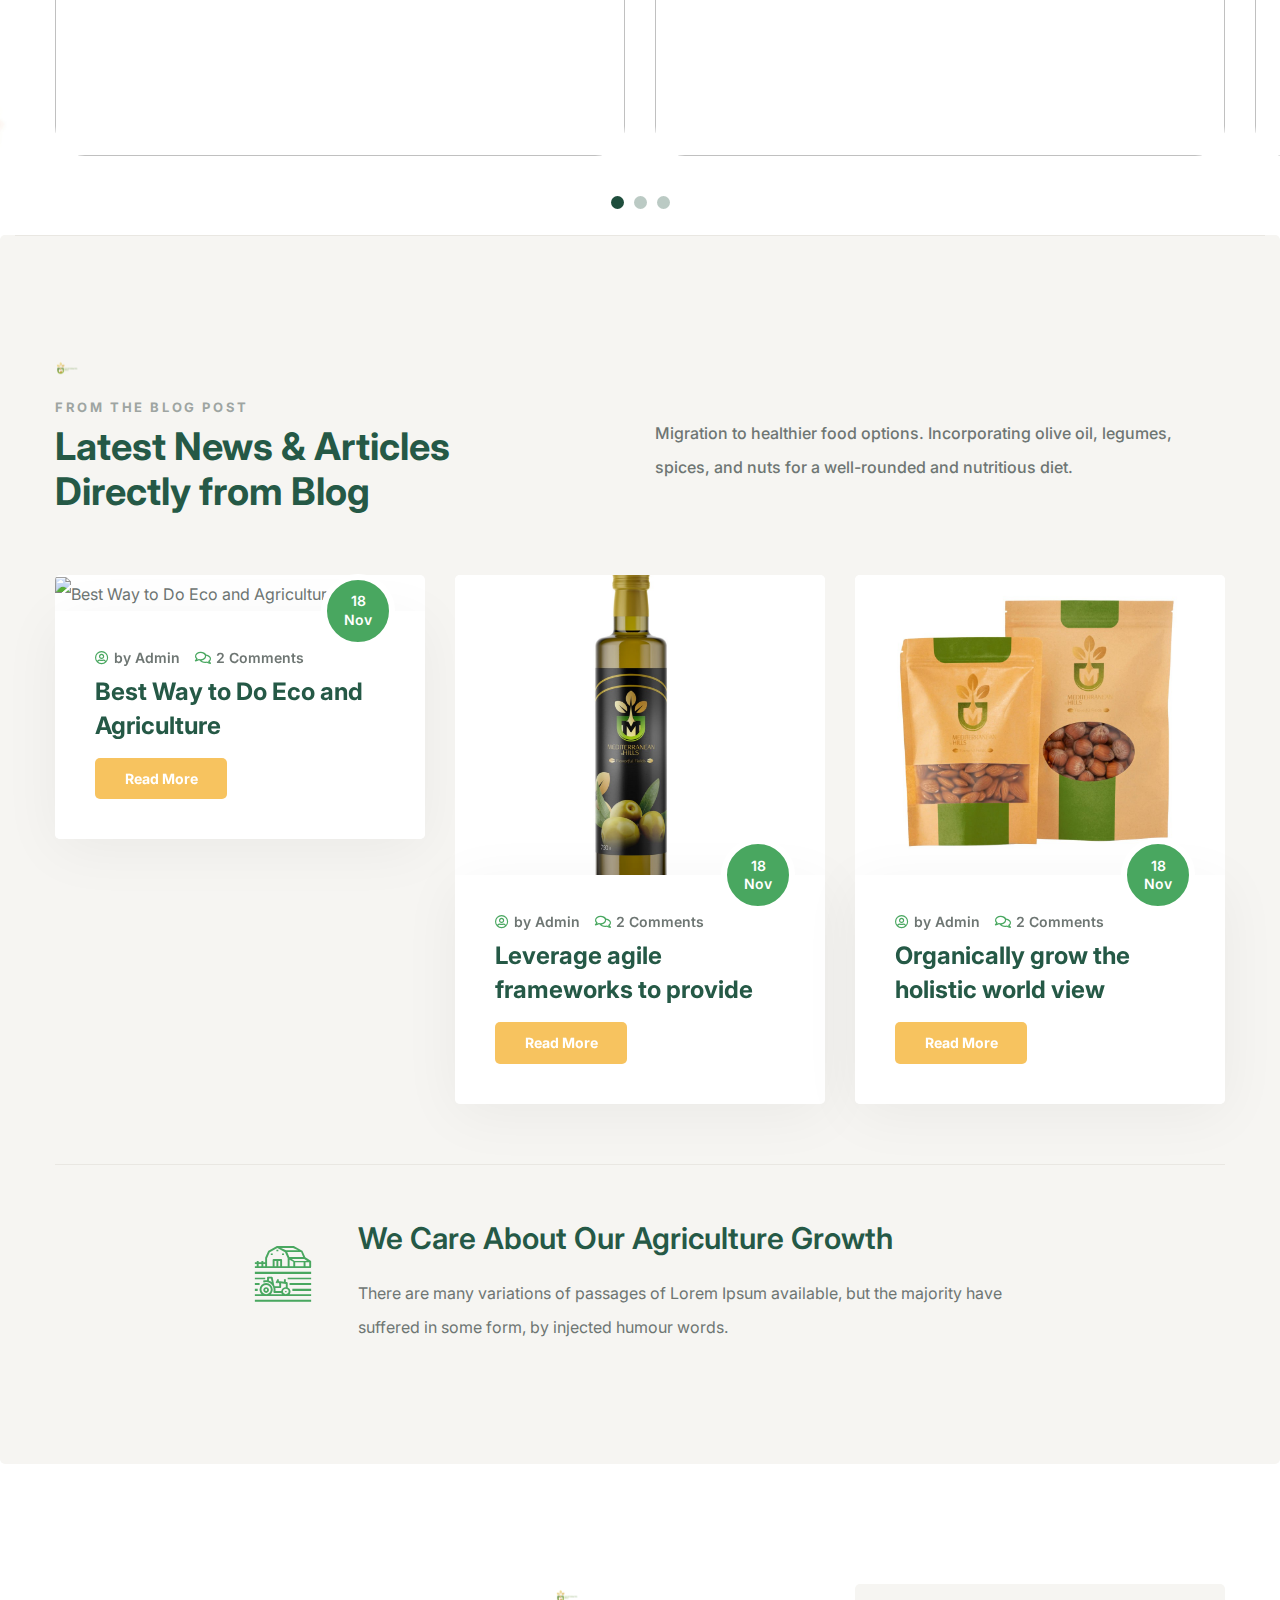
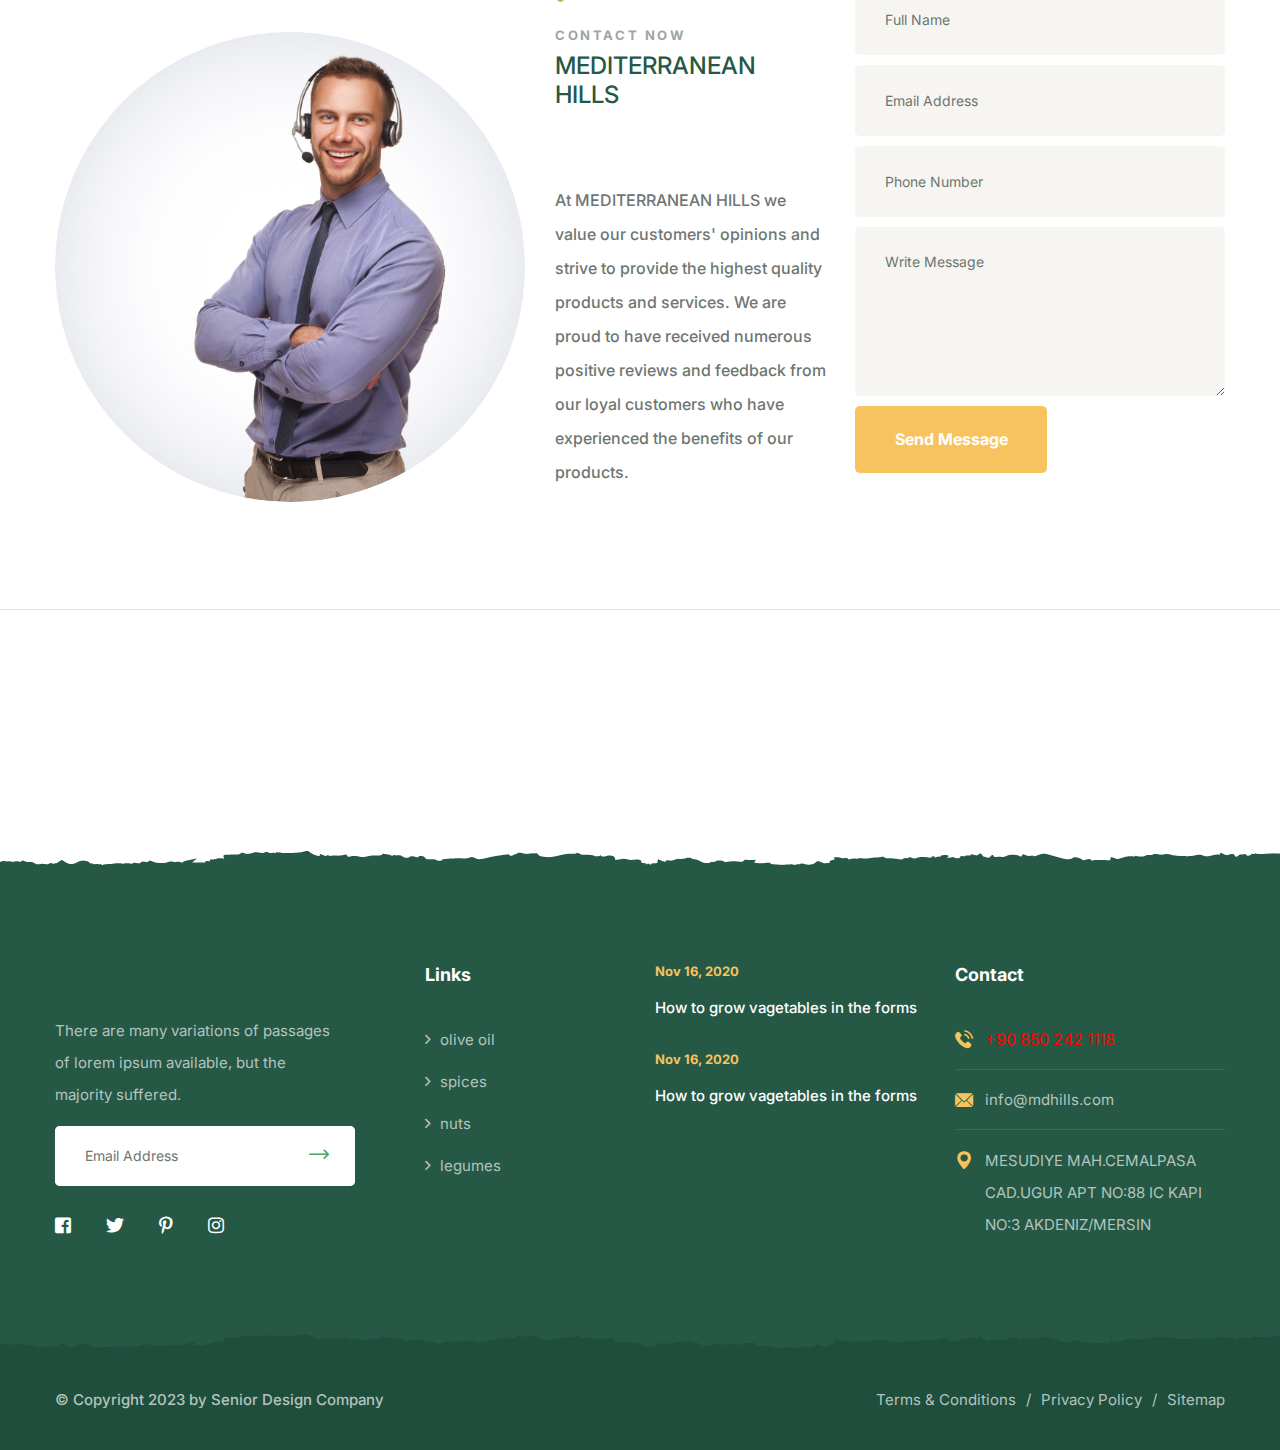
==== commit 03739a17: "adding new code" ====
--- a/index.html
+++ b/index.html
@@ -142,9 +142,8 @@
                 <span class="main-header__info-phone-content">
                   <span class="main-header__info-phone-text">Call Anytime</span>
                   <span class="main-header__info-phone-title"></span>
-                    +90 850 242 11 18</span
-                  > </span
-                ><!-- /.main-header__info-phone-content --> </a
+                  <span class="main-header__info-phone-title">+90 850 242 1118</span>
+                <!-- /.main-header__info-phone-content --> </a
               ><!-- /.main-header__info-phone -->
             </div>
             <!-- /.main-header__info -->
@@ -1229,7 +1228,7 @@
               <ul class="list-unstyled footer-widget__contact">
                 <li>
                   <i class="agrikon-icon-telephone"></i>
-                  <a href="tel:666-888-0000">+90 850 242 11 18</a>
+                  <span class="main-header__info-phone-title" style="color:red !important">+90 850 242 1118</span>
                 </li>
                 <li>
                   <i class="agrikon-icon-email"></i>
